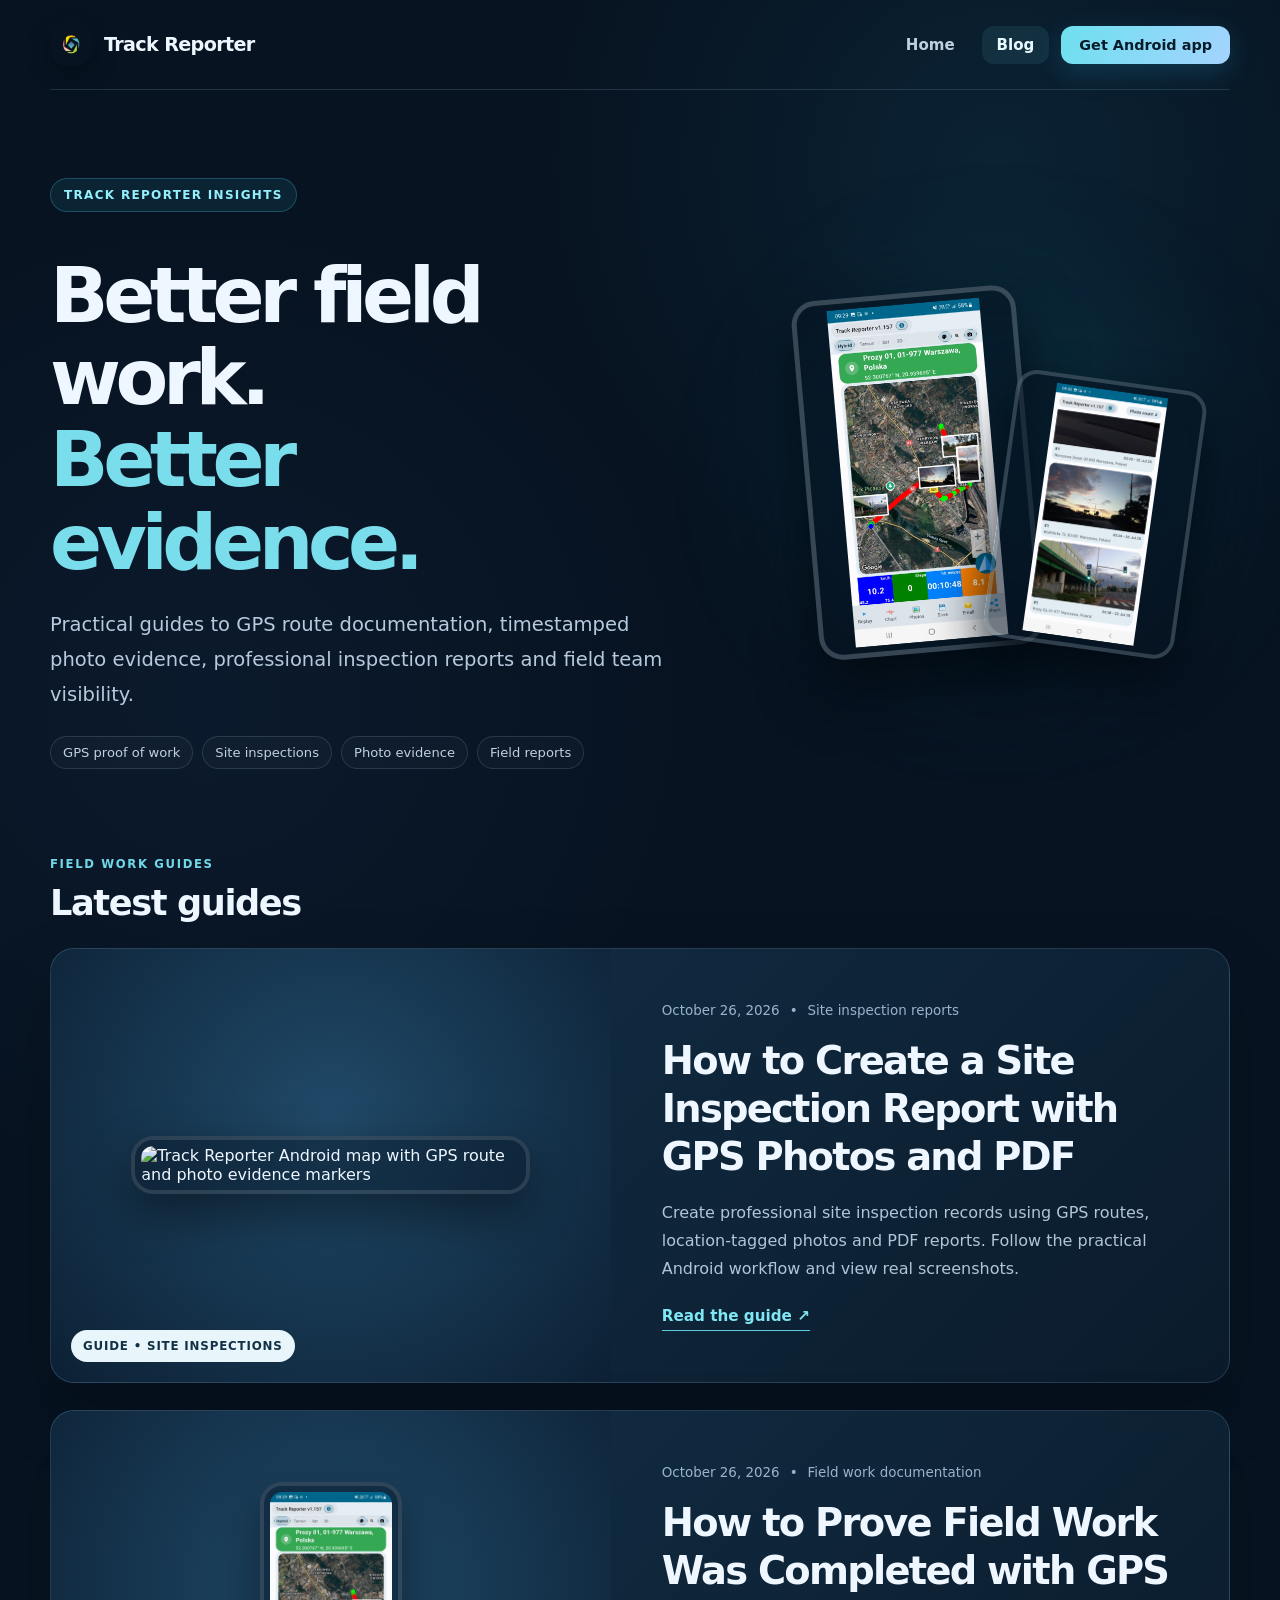
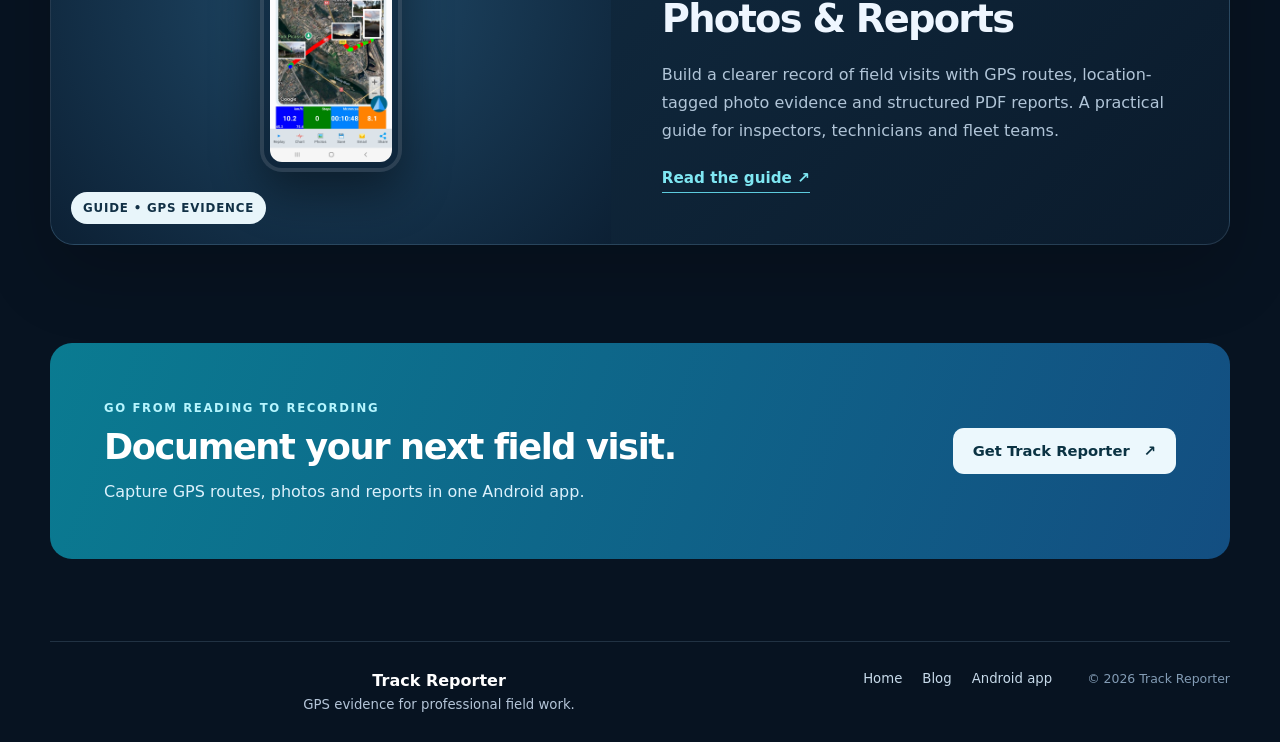
==== blog/index.html @ 8ee88d22 "Add files via upload" ====
<!DOCTYPE html>
<html lang="en">
<head>
<meta charset="utf-8"/>
<meta content="width=device-width, initial-scale=1.0" name="viewport"/>
<title>Track Reporter Blog | GPS Proof of Work &amp; Field Inspection Guides</title>
<meta content="Practical GPS field inspection guides: site inspection reports, location-tagged photos, PDF documentation and proof of work with Track Reporter for Android." name="description"/>
<meta content="Track Reporter" name="author"/>
<meta content="#081628" name="theme-color"/>
<link href="https://www.trackreporter.com/blog/" rel="canonical"/>
<meta content="website" property="og:type"/>
<meta content="Track Reporter Blog | GPS Proof of Work &amp; Field Inspection Guides" property="og:title"/>
<meta content="Practical guides to GPS proof of work, field inspection reports, photo evidence, offline route recording and fleet monitoring with Track Reporter." property="og:description"/>
<meta content="https://www.trackreporter.com/blog/" property="og:url"/>
<meta content="https://www.trackreporter.com/trackreporter1024x1024.png" property="og:image"/>
<meta content="Track Reporter" property="og:site_name"/>
<meta content="summary_large_image" name="twitter:card"/>
<meta content="Track Reporter Blog | GPS Proof of Work &amp; Field Inspection Guides" name="twitter:title"/>
<meta content="Practical guides to GPS proof of work, field inspection reports, photo evidence, offline route recording and fleet monitoring with Track Reporter." name="twitter:description"/>
<meta content="https://www.trackreporter.com/trackreporter1024x1024.png" name="twitter:image"/>
<link href="../style.min.css?v=20261026-active-live" rel="stylesheet"/>
<link href="./blog.css?v=20261026" rel="stylesheet"/>
<script type="application/ld+json">
  {"@context":"https://schema.org","@type":"Blog","name":"Track Reporter Blog","description":"Guides to GPS-based field work documentation and inspection reporting","url":"https://www.trackreporter.com/blog/","publisher":{"@type":"Organization","name":"Track Reporter","url":"https://www.trackreporter.com/"}}
  </script>
<!-- Existing Google Ads conversion destination, consistent with the homepage. -->
<script async="" src="https://www.googletagmanager.com/gtag/js?id=AW-17236374089"></script>
<script>
    window.dataLayer = window.dataLayer || [];
    function gtag(){dataLayer.push(arguments);}
    gtag('js', new Date());
    gtag('config', 'AW-17236374089');
    function gtag_report_conversion(url) {
      // Navigate even when the Ads request cannot complete (e.g. ad blockers).
      var didNavigate = false;
      function navigate() {
        if (!didNavigate && url) {
          didNavigate = true;
          window.location.href = url;
        }
      }
      gtag('event', 'conversion', {
        send_to: 'AW-17236374089/leRNCLrjh8McEMnk-JpA',
        value: 1.0,
        currency: 'PLN',
        event_callback: navigate,
        event_timeout: 1500
      });
      window.setTimeout(navigate, 1700);
      return false;
    }
  </script>
<style>
.blog-articles .blog-feature-article + .blog-feature-article { margin-top: 27px; }
.blog-articles .blog-feature-article__media > img { width: auto; max-width: 78%; height: auto; max-height: 290px; object-fit: contain; object-position: center; }
@media(max-width:650px) { .blog-articles .blog-feature-article__media > img { max-height: 255px; } }
</style></head>
<body class="blog-page blog-index">
<main class="page blog-site">
<nav aria-label="Main navigation" class="nav blog-site-nav">
<a aria-label="Track Reporter home" class="brand blog-brand" href="../">
<img alt="" height="42" src="../trackreporter1024x1024-transparent.png?v=20260605" width="42"/>
<span>Track Reporter</span>
</a>
<div class="blog-site-nav__links">
<a class="blog-site-nav__link" href="../">Home</a>
<a aria-current="page" class="blog-site-nav__link is-active" href="../blog/">Blog</a>
<a class="nav-cta blog-site-nav__app" href="https://play.google.com/store/apps/details?id=com.trackreporter" onclick="return gtag_report_conversion(this.href);">Get Android app</a>
</div>
</nav>
<section aria-labelledby="blog-title" class="blog-list-hero">
<div class="blog-list-hero__copy">
<div class="badge blog-category-badge">TRACK REPORTER INSIGHTS</div>
<h1 id="blog-title">Better field work.<br/><span>Better evidence.</span></h1>
<p class="blog-lead">Practical guides to GPS route documentation, timestamped photo evidence, professional inspection reports and field team visibility.</p>
<div aria-label="Topics covered" class="blog-topic-tags"><span>GPS proof of work</span><span>Site inspections</span><span>Photo evidence</span><span>Field reports</span></div>
</div>
<div aria-hidden="true" class="blog-list-hero__art">
<div class="blog-art-glow"></div>
<img alt="" class="blog-hero-phone" loading="eager" src="../tr_routeview.jpg"/>
<img alt="" class="blog-hero-float" loading="eager" src="../tr_photogallery.jpg"/>
</div>
</section>
<section aria-labelledby="blog-latest-title" class="blog-articles">
<div class="blog-section-label"><span class="blog-eyebrow">FIELD WORK GUIDES</span><h2 id="blog-latest-title">Latest guides</h2></div>
<article class="blog-feature-article">
<a aria-label="Read how to create a site inspection report with GPS photos" class="blog-feature-article__media" href="./site-inspection-report/">
<img alt="Track Reporter Android map with GPS route and photo evidence markers" loading="lazy" src="./site-inspection-report/images/route-gps.jpg"/>
<span class="blog-media-chip">GUIDE • SITE INSPECTIONS</span>
</a>
<div class="blog-feature-article__text">
<p class="blog-meta"><time datetime="2026-10-26">October 26, 2026</time><span aria-hidden="true">•</span> Site inspection reports</p>
<h3><a href="./site-inspection-report/">How to Create a Site Inspection Report with GPS Photos and PDF</a></h3>
<p>Create professional site inspection records using GPS routes, location-tagged photos and PDF reports. Follow the practical Android workflow and view real screenshots.</p>
<a class="blog-text-link" href="./site-inspection-report/">Read the guide <span aria-hidden="true">↗</span></a>
</div>
</article><article class="blog-feature-article">
<a aria-label="Read how to prove field work was completed" class="blog-feature-article__media" href="./how-to-prove-field-work-was-completed/">
<img alt="Track Reporter GPS route displayed on a map" loading="lazy" src="../tr_routeview.jpg"/>
<span class="blog-media-chip">GUIDE • GPS EVIDENCE</span>
</a>
<div class="blog-feature-article__text">
<p class="blog-meta"><time datetime="2026-10-26">October 26, 2026</time><span aria-hidden="true">•</span> Field work documentation</p>
<h3><a href="./how-to-prove-field-work-was-completed/">How to Prove Field Work Was Completed with GPS Photos &amp; Reports</a></h3>
<p>Build a clearer record of field visits with GPS routes, location-tagged photo evidence and structured PDF reports. A practical guide for inspectors, technicians and fleet teams.</p>
<a class="blog-text-link" href="./how-to-prove-field-work-was-completed/">Read the guide <span aria-hidden="true">↗</span></a>
</div>
</article>
</section>
<section aria-labelledby="blog-end-title" class="blog-end-cta">
<div><span class="blog-eyebrow">GO FROM READING TO RECORDING</span><h2 id="blog-end-title">Document your next field visit.</h2><p>Capture GPS routes, photos and reports in one Android app.</p></div>
<a class="blog-button blog-button--light" href="https://play.google.com/store/apps/details?id=com.trackreporter" onclick="return gtag_report_conversion(this.href);">Get Track Reporter <span aria-hidden="true">↗</span></a>
</section>
<footer class="blog-footer">
<div><strong>Track Reporter</strong><span>GPS evidence for professional field work.</span></div>
<nav aria-label="Footer navigation"><a href="../">Home</a><a href="../blog/">Blog</a><a href="https://play.google.com/store/apps/details?id=com.trackreporter" onclick="return gtag_report_conversion(this.href);">Android app</a></nav>
<small>© 2026 Track Reporter</small>
</footer>
</main>
</body>
</html>
---- style.min.css ----
:root {
      --bg: #070b12;
      --card: rgba(255,255,255,0.08);
      --card-border: rgba(255,255,255,0.14);
      --text: #ffffff;
      --muted: #aeb8c8;
      --accent: #4ade80;
      --accent2: #38bdf8;
      --shadow: 0 30px 90px rgba(0,0,0,0.55);
    }

    * {
      box-sizing: border-box;
    }

    body {
      margin: 0;
      min-height: 100vh;
      font-family: Inter, "Segoe UI", Roboto, Arial, sans-serif;
      color: var(--text);
      background:
        radial-gradient(circle at top left, rgba(56,189,248,0.22), transparent 34%),
        radial-gradient(circle at top right, rgba(74,222,128,0.18), transparent 30%),
        linear-gradient(135deg, #05070c 0%, #0a1020 55%, #05070c 100%);
      overflow-x: hidden;
    }

    a {
      color: inherit;
      text-decoration: none;
    }

    .page {
      width: min(1180px, calc(100% - 32px));
      margin: 0 auto;
      padding: 28px 0 42px;
    }

    .nav {
      display: flex;
      align-items: center;
      justify-content: space-between;
      margin-bottom: 56px;
    }

    .brand {
      display: flex;
      align-items: center;
      gap: 14px;
      font-weight: 800;
      letter-spacing: -0.03em;
      font-size: 1.25rem;
    }

    .brand img {
      width: 56px;
      height: 56px;
      object-fit: contain;
      padding: 2px;
      border-radius: 18px;
      background: transparent;
      box-shadow: 0 8px 24px rgba(0,0,0,0.25);
    }

    .nav-cta {
      padding: 11px 18px;
      border: 1px solid var(--card-border);
      border-radius: 999px;
      background: rgba(255,255,255,0.08);
      backdrop-filter: blur(16px);
      font-weight: 700;
      color: #eaf7ff;
    }

    .hero {
      display: grid;
      grid-template-columns: 1.05fr 0.95fr;
      gap: 58px;
      align-items: center;
    }

    .badge {
      display: inline-flex;
      align-items: center;
      gap: 9px;
      padding: 8px 13px;
      border: 1px solid rgba(74,222,128,0.35);
      border-radius: 999px;
      background: rgba(74,222,128,0.08);
      color: #b8ffd3;
      font-weight: 700;
      font-size: 0.9rem;
      margin-bottom: 22px;
    }

    h1 {
      margin: 0;
      font-size: clamp(2.6rem, 6vw, 5.25rem);
      line-height: 0.95;
      letter-spacing: -0.07em;
    }

    .gradient {
      background: linear-gradient(90deg, var(--accent), var(--accent2));
      -webkit-background-clip: text;
      -webkit-text-fill-color: transparent;
    }

    .subtitle {
      margin: 24px 0 30px;
      max-width: 640px;
      color: var(--muted);
      font-size: clamp(1.08rem, 2vw, 1.35rem);
      line-height: 1.55;
    }

    .actions {
      display: flex;
      align-items: center;
      gap: 18px;
      flex-wrap: wrap;
      margin-bottom: 28px;
    }

    .play-btn img {
      height: 64px;
      transition: transform 0.25s ease, filter 0.25s ease;
      filter: drop-shadow(0 18px 35px rgba(0,0,0,0.35));
    }

    .play-btn img:hover {
      transform: translateY(-2px) scale(1.03);
    }

    .secondary {
      padding: 16px 20px;
      border-radius: 18px;
      border: 1px solid var(--card-border);
      background: rgba(255,255,255,0.07);
      color: #dce7f5;
      font-weight: 700;
    }

    .trust {
      display: flex;
      gap: 14px;
      flex-wrap: wrap;
      color: #c5cfdd;
      font-size: 0.95rem;
    }

    .trust span {
      padding: 8px 12px;
      border-radius: 999px;
      background: rgba(255,255,255,0.06);
      border: 1px solid rgba(255,255,255,0.08);
    }

    .phone-stage {
      position: relative;
      min-height: 650px;
      display: grid;
      place-items: center;
    }

    .glow {
      position: absolute;
      width: 440px;
      height: 440px;
      border-radius: 50%;
      background: radial-gradient(circle, rgba(56,189,248,0.24), transparent 65%);
      filter: blur(12px);
    }

    .phone {
      position: relative;
      width: 310px;
      height: 670px;
      border-radius: 42px;
      padding: 12px;
      background: linear-gradient(145deg, #1d2736, #06080d);
      box-shadow: var(--shadow);
      transform: rotate(-4deg);
    }

    .phone::before {
      content: "";
      position: absolute;
      top: 18px;
      left: 50%;
      transform: translateX(-50%);
      width: 92px;
      height: 25px;
      border-radius: 999px;
      background: #05070c;
      z-index: 2;
    }

    .phone img {
      width: 100%;
      height: 100%;
      object-fit: cover;
      border-radius: 32px;
      display: block;
    }

    .floating {
      position: absolute;
      width: 170px;
      border-radius: 28px;
      padding: 10px;
      background: rgba(255,255,255,0.09);
      border: 1px solid var(--card-border);
      backdrop-filter: blur(22px);
      box-shadow: 0 20px 60px rgba(0,0,0,0.35);
    }

    .floating img {
      width: 100%;
      border-radius: 20px;
      display: block;
    }

    .floating.one {
      top: 44px;
      right: 10px;
      transform: rotate(7deg);
    }

    .floating.two {
      bottom: 78px;
      left: -4px;
      transform: rotate(-8deg);
    }

    .section {
      margin-top: 72px;
    }

    .features {
      display: grid;
      grid-template-columns: repeat(3, 1fr);
      gap: 18px;
    }

    .card {
      padding: 26px;
      border-radius: 28px;
      background: var(--card);
      border: 1px solid var(--card-border);
      backdrop-filter: blur(20px);
      box-shadow: 0 20px 60px rgba(0,0,0,0.22);
    }

    .card h3 {
      margin: 0 0 10px;
      font-size: 1.15rem;
    }

    .card p {
      margin: 0;
      color: var(--muted);
      line-height: 1.55;
    }

    .screens {
      display: grid;
      grid-template-columns: repeat(4, 1fr);
      gap: 16px;
      margin-top: 20px;
    }

    .screen {
      border-radius: 26px;
      overflow: hidden;
      border: 1px solid var(--card-border);
      background: rgba(255,255,255,0.06);
      box-shadow: 0 24px 60px rgba(0,0,0,0.28);
    }

    .screen img {
      width: 100%;
      display: block;
    }

    .report-section {
      display: grid;
      grid-template-columns: 0.95fr 1.05fr;
      gap: 28px;
      align-items: center;
      padding: 34px;
      border-radius: 34px;
      background:
        linear-gradient(135deg, rgba(74,222,128,0.13), rgba(56,189,248,0.11)),
        rgba(255,255,255,0.07);
      border: 1px solid var(--card-border);
      box-shadow: 0 24px 70px rgba(0,0,0,0.28);
    }

    .report-copy h2 {
      margin: 0 0 16px;
      font-size: clamp(2rem, 4vw, 3.1rem);
      line-height: 1;
      letter-spacing: -0.05em;
    }

    .report-copy p {
      margin: 0 0 22px;
      color: var(--muted);
      line-height: 1.65;
      font-size: 1.08rem;
    }

    .report-points {
      display: grid;
      gap: 10px;
      margin: 0 0 24px;
      padding: 0;
      list-style: none;
      color: #dce7f5;
      font-weight: 600;
    }

    .report-points li {
      padding: 10px 12px;
      border-radius: 16px;
      background: rgba(255,255,255,0.06);
      border: 1px solid rgba(255,255,255,0.08);
    }

    .report-preview {
      display: grid;
      grid-template-columns: repeat(3, 1fr);
      gap: 14px;
      align-items: center;
    }

    .report-page {
      min-height: 260px;
      border-radius: 22px;
      background: #f8fafc;
      color: #0f172a;
      padding: 18px;
      box-shadow: 0 20px 55px rgba(0,0,0,0.35);
      transform: rotate(-2deg);
    }



.report-section {
  display: grid;
  grid-template-columns: 0.9fr 1.1fr;
  gap: 40px;
  align-items: center;
  padding: 40px;
  border-radius: 34px;
  background:
      linear-gradient(
          135deg,
          rgba(74,222,128,.12),
          rgba(56,189,248,.10)
      ),
      rgba(255,255,255,.05);
  border: 1px solid var(--card-border);
}

.report-copy h2 {
  margin: 0 0 16px;
  font-size: clamp(2rem,4vw,3rem);
  letter-spacing: -0.05em;
}

.report-copy p {
  color: var(--muted);
  line-height: 1.7;
  margin-bottom: 24px;
}

.report-points {
  list-style: none;
  padding: 0;
  margin: 0 0 24px;
  display: grid;
  gap: 10px;
}

.report-points li {
  padding: 12px;
  border-radius: 14px;
  background: rgba(255,255,255,.06);
  border: 1px solid rgba(255,255,255,.08);
}

.report-preview {
  display: flex;
  justify-content: center;
  align-items: center;
  gap: 22px;
  min-height: 420px;
}

.report-preview img {
  width: 220px;
  border-radius: 18px;
  background: white;
  box-shadow: 0 30px 70px rgba(0,0,0,.35);
  transition: transform .3s ease;
}

.report-preview img:nth-child(1) {
  transform: rotate(-8deg);
}

.report-preview img:nth-child(2) {
  transform: translateY(-20px);
  z-index: 2;
}

.report-preview img:nth-child(3) {
  transform: rotate(8deg);
}

.report-preview img:hover {
  transform: translateY(-8px) scale(1.03);
}

@media (max-width: 900px) {
  .report-section {
    grid-template-columns: 1fr;
  }

  .report-preview {
    flex-direction: column;
  }

  .report-preview img {
    width: min(280px, 100%);
  }

  .report-preview img:nth-child(1),
  .report-preview img:nth-child(2),
  .report-preview img:nth-child(3) {
    transform: none;
  }
}

    .final-cta {
      text-align: center;
      padding: 46px 24px;
      border-radius: 34px;
      background:
        linear-gradient(135deg, rgba(74,222,128,0.16), rgba(56,189,248,0.13)),
        rgba(255,255,255,0.07);
      border: 1px solid var(--card-border);
    }

    .final-cta h2 {
      margin: 0 0 14px;
      font-size: clamp(2rem, 4vw, 3.2rem);
      letter-spacing: -0.05em;
    }

    .final-cta p {
      margin: 0 auto 24px;
      max-width: 620px;
      color: var(--muted);
      line-height: 1.6;
      font-size: 1.1rem;
    }

    footer {
      margin-top: 34px;
      text-align: center;
      color: rgba(255,255,255,0.55);
      font-size: 0.9rem;
    }

    .sample-report-section {
    display: flex;
    justify-content: center;
    margin: 90px 0;
}

.sample-report-section .secondary {
    padding: 18px 28px;
    font-size: 1.05rem;
    border-radius: 20px;
    background: rgba(255,255,255,0.08);
    border: 1px solid rgba(255,255,255,0.14);
    box-shadow: 0 20px 40px rgba(0,0,0,0.25);
}
    @media (max-width: 900px) {
      .hero {
        grid-template-columns: 1fr;
        gap: 30px;
      }

      .phone-stage {
        min-height: 560px;
      }

      .phone {
        width: 260px;
        height: 562px;
      }

      .floating {
        width: 135px;
      }

      .features,
      .screens {
        grid-template-columns: 1fr 1fr;
      }

      .report-section {
        grid-template-columns: 1fr;
      }
    }

    @media (max-width: 560px) {
      .page {
        width: min(100% - 22px, 1180px);
        padding-top: 18px;
      }

      .nav {
        margin-bottom: 36px;
      }

      .nav-cta {
        display: none;
      }

      .brand img {
        width: 50px;
        height: 50px;
      }

      .actions {
        align-items: stretch;
      }

      .play-btn img {
        height: 58px;
      }

      .secondary {
        width: 100%;
        text-align: center;
      }

      .features,
      .screens {
        grid-template-columns: 1fr;
      }

      .phone-stage {
        min-height: 520px;
      }

      .floating.one {
        right: -4px;
      }

      .floating.two {
        left: -4px;
      }

      .report-section {
        padding: 24px;
      }

      .report-preview {
        grid-template-columns: 1fr;
      }

      .report-page,
      .report-page:nth-child(2),
      .report-page:nth-child(3) {
        transform: none;
      }
    }

/* Your Fleet dashboard */
@media(max-width:900px){.nav-cta.fleet-nav-link{display:inline-flex;font-size:.85rem;padding:9px 12px}}
.fleet-panel{margin:36px 0 30px;padding:18px;border:1px solid var(--card-border);border-radius:28px;background:var(--card)}
.fleet-toolbar,.fleet-heading{display:flex;justify-content:space-between;align-items:center;gap:14px;flex-wrap:wrap}
.fleet-btn{background:#38bdf8;color:#06101a;border:0;border-radius:12px;padding:12px 18px;font-weight:700;cursor:pointer}
.fleet-btn:disabled{opacity:.5;cursor:not-allowed}.fleet-btn.ghost{background:rgba(255,255,255,.12);color:white}
.fleet-status{color:var(--muted);font-size:.9rem;margin:12px 0}.fleet-layout{display:grid;grid-template-columns:280px minmax(0,1fr);gap:16px;margin-top:18px}
.fleet-sidebar{background:rgba(0,0,0,.2);border-radius:18px;padding:16px;max-height:620px;overflow:auto}
.fleet-member{display:flex;align-items:center;gap:8px;padding:9px 0;border-bottom:1px solid rgba(255,255,255,.08)}
.fleet-map-switch{display:flex;justify-content:flex-end;gap:8px;margin:0 0 10px}.fleet-map-switch button{border:1px solid rgba(255,255,255,.22);background:#1c2938;color:#fff;border-radius:10px;padding:9px 15px;cursor:pointer}.fleet-map-switch button.active{background:#38bdf8;color:#07121e;font-weight:800}.fleet-map-3d{width:100%;height:100%;display:block}.fleet-member small{display:block;color:var(--muted)}.fleet-map{height:420px;border-radius:18px;overflow:hidden;background:#182433}
.fleet-route-controls{display:flex;align-items:center;gap:12px;flex-wrap:wrap;margin:14px 0}.fleet-route-controls select{background:#1c2938;color:white;padding:10px;border:1px solid var(--card-border);border-radius:10px;max-width:100%}
.fleet-route-list{max-height:200px;overflow:auto}.fleet-route{padding:9px;border-bottom:1px solid rgba(255,255,255,.1);cursor:pointer}.fleet-route:hover{background:rgba(255,255,255,.07)}
@media(max-width:800px){.fleet-layout{grid-template-columns:1fr}.fleet-map{height:420px}}

  
.fleet-route-owner-dot{display:inline-block;width:11px;height:11px;flex:0 0 11px;border-radius:50%;border:1px solid rgba(255,255,255,.85);box-shadow:0 0 0 2px rgba(255,255,255,.12)}
.fleet-route{display:flex;align-items:center;gap:10px;border:1px solid transparent;border-radius:10px;margin:3px 0;transition:background .15s,border-color .15s}
.fleet-route.is-selected{background:rgba(56,189,248,.20);border-color:#38bdf8;box-shadow:inset 3px 0 0 #38bdf8}
.fleet-route input[type="checkbox"]{accent-color:#38bdf8;width:17px;height:17px;cursor:pointer;flex-shrink:0}
.fleet-route .fleet-route-date{flex:1}.fleet-route .fleet-route-selected-label{font-size:11px;font-weight:700;color:#7dd3fc}
.fleet-route-controls .fleet-btn{padding:8px 11px;font-size:12px}
.fleet-route-selection-info{color:#b7c8da;font-size:12px;margin:5px 0 9px}
/* Invitation prompt for fleets without invited members */
.fleet-empty-invite{margin:12px 0 18px;padding:18px;border:1px solid rgba(56,189,248,.5);border-radius:14px;background:linear-gradient(145deg,rgba(56,189,248,.15),rgba(56,189,248,.035));color:#e8f6ff}
.fleet-empty-invite h4{font-size:1.05rem;margin:0 0 8px;color:#fff}
.fleet-empty-invite p{margin:0 0 12px;line-height:1.5;font-size:.9rem}
.fleet-empty-invite a{display:inline-flex;align-items:center;justify-content:center;background:#38bdf8;color:#061521!important;padding:10px 13px;border-radius:9px;font-weight:750;text-decoration:none;line-height:1.3}
.fleet-empty-invite a:hover{background:#7dd3fc}
.fleet-self-location{padding:10px 14px;margin:0 0 10px;border:1px solid rgba(56,189,248,.45);border-radius:12px;background:rgba(56,189,248,.09);color:#e5f6ff;font-size:.9rem}.fleet-self-location[hidden]{display:none}
.fleet-member-dot{width:11px;height:11px;flex:0 0 11px;border-radius:50%;box-shadow:0 0 0 2px rgba(255,255,255,.16)}
/* Public 3D location viewer: available without a Google account. */
/* Demo mode: prioritize the 3D presentation instead of fleet management copy. */
body.fleet-guest #fleet-web .fleet-heading-copy{display:none!important}
body.fleet-guest #fleet-web .fleet-heading{justify-content:flex-end}
body.fleet-guest #fleet-web .fleet-map-caption-member{display:none!important}
body:not(.fleet-guest) #fleet-web .fleet-map-caption-guest{display:none!important}
body.fleet-guest #fleet-web .fleet-sidebar{display:none!important}
body.fleet-guest #fleet-web .fleet-layout{grid-template-columns:minmax(0,1fr)!important}
body.fleet-guest #fleet-route-play,body.fleet-guest #fleet-playback-timeline{display:flex!important}
body.fleet-guest #fleet-live-diagnostics{display:none!important}
body.fleet-guest #fleet-web .fleet-map{min-height:440px;height:min(68vh,800px)}
body.fleet-guest.fleet-demo-loading #fleet-map-2d,
body.fleet-guest.fleet-map-is-3d #fleet-map-2d{visibility:hidden!important;opacity:0!important}
body.fleet-guest.fleet-demo-loading #fleet-map{background:#101b2a}
body.fleet-guest.fleet-map-is-3d #fleet-map-2d{pointer-events:none}
body.fleet-guest.fleet-demo-loading #fleet-map{background:#101b2a}
body.fleet-guest.fleet-demo-loading #fleet-mode-3d{background:#38bdf8;color:#07121e;font-weight:800}
body.fleet-guest.fleet-demo-loading #fleet-mode-satellite{background:#1c2938;color:#fff;font-weight:400}
/* Signed-in users see only the Fleet workspace. */
body.fleet-signed-in .page > .nav,
body.fleet-signed-in .page > .hero,
body.fleet-signed-in .page > .section,
body.fleet-signed-in .page > .sample-report-section,
body.fleet-signed-in .page > footer { display: none !important; }
body.fleet-signed-in .page { width: min(1500px, calc(100% - 24px)); padding-top: 14px; }
body.fleet-signed-in #fleet-web { margin: 0; min-height: calc(100vh - 28px); }
body.fleet-signed-in .fleet-map { height: min(68vh, 800px); min-height: 400px; }
body.fleet-signed-in .fleet-sidebar { max-height: 75vh; }

/* Brand header visible only in the signed-in Fleet dashboard. */
.fleet-dashboard-brand { display:none; align-items:center; gap:12px; margin:0 0 18px; padding:0 0 16px; border-bottom:1px solid var(--card-border); }
.fleet-dashboard-brand img { width:48px; height:48px; object-fit:contain; }
.fleet-dashboard-brand span { font-size:1.45rem; font-weight:800; letter-spacing:-.03em; }
body.fleet-signed-in .fleet-dashboard-brand { display:flex; }

/* Shared route loading and live-wait indicators */
.fleet-route-progress{display:flex;align-items:center;gap:9px;padding:11px 12px;margin:8px 0;border:1px solid rgba(56,189,248,.35);border-radius:12px;background:rgba(56,189,248,.10);color:#e0f2fe;font-size:.88rem;font-weight:600}
.fleet-route-progress[hidden]{display:none!important}
.fleet-route-spinner{display:inline-block;width:16px;height:16px;flex:none;border:2px solid rgba(125,211,252,.25);border-top-color:#38bdf8;border-radius:50%;animation:fleet-route-spin .8s linear infinite}
@keyframes fleet-route-spin{to{transform:rotate(360deg)}}
.fleet-route-inline-state{margin-left:auto;font-size:.72rem;font-weight:700;color:#7dd3fc;white-space:nowrap;display:inline-flex;align-items:center;gap:5px}
.fleet-route-inline-state .fleet-route-spinner{width:12px;height:12px;border-width:2px}
.fleet-route-inline-state.waiting{color:#fbbf24}
.fleet-route-inline-state.error{color:#fca5a5}
.fleet-route-inline-state.loaded{color:#86efac}
/* Route playback timeline (Normal / Hybrid only) */

.fleet-photo-gallery{margin:16px 0;padding:15px;border:1px solid rgba(148,163,184,.28);border-radius:14px;background:#132033;color:#e5eef9}
.fleet-photo-gallery[hidden],.fleet-photo-lightbox[hidden]{display:none!important}
.fleet-photo-head{display:flex;justify-content:space-between;align-items:center;gap:12px;flex-wrap:wrap}
.fleet-photo-head h3{margin:0 0 12px;font-size:1.05rem}
.fleet-photo-head span{color:#9fb4c9;font-size:.85rem}
.fleet-photo-items{display:grid;grid-template-columns:repeat(auto-fill,minmax(132px,1fr));gap:12px}
.fleet-photo-card{display:flex;flex-direction:column;gap:5px;padding:0;border:1px solid rgba(148,163,184,.25);border-radius:11px;background:#1b2c40;color:#fff;text-align:left;overflow:hidden;cursor:pointer}
.fleet-photo-card img{display:block;width:100%;height:116px;object-fit:cover;background:#26374c}
.fleet-photo-card strong,.fleet-photo-card small{padding:0 8px;overflow-wrap:anywhere}.fleet-photo-card small{padding-bottom:9px;color:#b8cadc}
.fleet-photo-lightbox{position:fixed;inset:0;z-index:99999;background:rgba(3,9,19,.94);display:flex;flex-direction:column;justify-content:center;align-items:center;padding:45px 20px 25px;color:white}
.fleet-photo-lightbox img{max-width:min(96vw,1200px);max-height:75vh;object-fit:contain}.fleet-photo-lightbox p{max-width:850px;text-align:center;overflow-wrap:anywhere}
#fleet-photo-close{position:absolute;top:14px;right:20px;font-size:1.7rem;background:#26374c;color:white;border:0;border-radius:8px;padding:5px 14px;cursor:pointer}

.fleet-playback-timeline{display:flex;align-items:center;gap:12px;margin:10px 0 8px;padding:12px 14px;background:rgba(15,23,42,.88);border:1px solid rgba(148,163,184,.3);border-radius:12px;color:#e2e8f0}
.fleet-playback-timeline[hidden]{display:none!important}
.fleet-playback-timeline input[type=range]{flex:1;min-width:65px;accent-color:#38bdf8;cursor:pointer}
.fleet-playback-timeline span{font-variant-numeric:tabular-nums;font-size:.82rem;white-space:nowrap}

/* Demo photos: rounded white frames for map/gallery thumbnails */
.fleet-guest .route-photo-card img, .fleet-guest .photo-card img {
  border:3px solid #fff; border-radius:10px; box-sizing:border-box;
}

body.fleet-guest #fleet-route-play{display:none}
/* Guest demo starts only after the large Play button is clicked. */
#fleet-map{position:relative}
#fleet-demo-play-overlay{position:absolute;z-index:1000;left:50%;top:50%;transform:translate(-50%,-50%);display:flex;flex-direction:column;align-items:center;gap:13px;background:transparent;border:0;color:#fff;cursor:pointer;padding:22px;filter:drop-shadow(0 5px 15px rgba(0,0,0,.6))}
#fleet-demo-play-overlay[hidden]{display:none!important}
body.fleet-signed-in #fleet-demo-play-overlay{display:none!important}
.fleet-demo-play-circle{display:grid;place-items:center;width:110px;height:110px;border-radius:50%;background:rgba(10,25,42,.8);border:3px solid #fff;font-size:46px;line-height:1;padding-left:7px;box-shadow:0 0 0 9px rgba(255,255,255,.15)}
.fleet-demo-play-label{background:rgba(10,25,42,.85);border-radius:12px;padding:8px 17px;font-size:16px;font-weight:800;white-space:nowrap}
#fleet-demo-play-overlay:hover .fleet-demo-play-circle{background:#0284c7;transform:scale(1.05)}
#fleet-demo-play-overlay:focus-visible{outline:3px solid #38bdf8;outline-offset:5px;border-radius:15px}

.fleet-demo-pause{flex:none;white-space:nowrap;border:1px solid rgba(125,211,252,.65);border-radius:8px;background:#143b56;color:white;padding:7px 12px;font-size:.82rem;font-weight:700;cursor:pointer}
.fleet-demo-pause:hover{background:#17618a}
.fleet-demo-pause[hidden]{display:none!important}
---- blog/blog.css ----
/* Track Reporter Blog – added stylesheet, scoped to avoid the homepage Fleet app. */
:root { --blog-ink: #eef6ff; --blog-muted: #b4c5d8; --blog-soft: #8ea7c1; --blog-accent: #3dd4e9; --blog-accent2: #78aaff; --blog-bg: #071321; --blog-card: #0e2336; --blog-line: rgba(151,190,223,.18); }
*, *::before, *::after { box-sizing: border-box; }
.blog-page { margin: 0; min-height: 100vh; color: var(--blog-ink); background: radial-gradient(circle at 78% 7%, rgba(24,96,125,.20), transparent 28rem), radial-gradient(circle at 16% 30%, rgba(51,87,149,.10), transparent 30rem), var(--blog-bg); font-family: Inter, ui-sans-serif, system-ui, -apple-system, BlinkMacSystemFont, "Segoe UI", sans-serif; }
.blog-page a { color: inherit; }
.blog-site { width: min(1180px, calc(100% - 48px)); max-width: 1180px; margin: 0 auto; padding: 0 0 25px; }
.blog-site-nav { min-height: 90px; display: flex; justify-content: space-between; align-items: center; gap: 26px; padding: 16px 0; margin: 0; border-bottom: 1px solid var(--blog-line); }
.blog-brand { display: inline-flex; flex-shrink: 0; align-items: center; gap: 11px; color: var(--blog-ink); text-decoration: none; font-size: 1.2rem; font-weight: 800; letter-spacing: -.035em; }
.blog-brand img { display: block; width: 43px; height: 43px; object-fit: contain; }
.blog-site-nav__links { display: flex; align-items: center; justify-content: flex-end; flex-wrap: wrap; gap: 12px; }
.blog-site-nav__link { display: inline-flex; padding: 10px 15px; color: #bdd0df !important; text-decoration: none; border-radius: 12px; font-weight: 650; font-size: .94rem; }
.blog-site-nav__link:hover, .blog-site-nav__link.is-active { background: rgba(104,202,226,.10); color: #e8faff !important; }
.blog-site-nav__app { color: #081b29 !important; text-decoration: none; background: linear-gradient(120deg,#6de0ee,#a4d3ff); padding: 11px 18px; font-size: .9rem; border-radius: 12px; border: none; font-weight: 800; white-space: nowrap; box-shadow: 0 8px 28px rgba(46,169,222,.20); }
.blog-site-nav__app:hover { transform: translateY(-1px); filter: brightness(1.06); }
.blog-eyebrow { display: inline-block; color: #70d9e8; letter-spacing: .14em; text-transform: uppercase; font-weight: 800; font-size: .73rem; line-height: 1.6; }
.blog-category-badge { background: rgba(50,207,226,.09); border: 1px solid rgba(80,209,234,.25); color: #94f0fc; border-radius: 99px; display: inline-flex; padding: 9px 13px; font-weight: 800; font-size: .75rem; letter-spacing: .11em; }
.blog-lead { font-size: clamp(1.02rem, 1.7vw, 1.22rem); line-height: 1.8; color: #b6c9de; max-width: 660px; }
.blog-list-hero { min-height: 490px; display: grid; grid-template-columns: 1.15fr .85fr; gap: clamp(32px, 7vw, 84px); align-items: center; padding: clamp(56px, 7vw, 88px) 0 70px; }
.blog-list-hero h1 { font-size: clamp(2.9rem, 6vw, 5.4rem); line-height: 1.07; margin: 21px 0 23px; letter-spacing: -.07em; font-weight: 850; }
.blog-list-hero h1 span, .blog-article-hero h1 span { color: #79ddeb; }
.blog-list-hero__copy { position: relative; z-index: 1; }
.blog-list-hero__copy > p { margin: 0 0 24px; }
.blog-topic-tags { display: flex; flex-wrap: wrap; gap: 9px; }
.blog-topic-tags span { font-size: .82rem; color: #bfd1e2; padding: 8px 12px; border: 1px solid var(--blog-line); background: rgba(255,255,255,.025); border-radius: 20px; }
.blog-list-hero__art { min-height: 356px; position: relative; isolation: isolate; display: flex; align-items: center; justify-content: center; }
.blog-art-glow { position: absolute; width: 360px; height: 330px; border-radius: 50%; background: #21b4cd; filter: blur(88px); opacity: .15; z-index: -1; }
.blog-hero-phone { width: min(52%, 225px); max-height: 360px; object-fit: contain; object-position: center; border-radius: 24px; border: 5px solid rgba(233,244,255,.22); background: rgba(7,19,33,.55); padding: 6px; transform: rotate(-5deg) translateX(16px); box-shadow: 0 30px 60px #020911d9; }
.blog-hero-float { width: min(44%, 192px); max-height: 270px; object-fit: contain; object-position: center; border-radius: 21px; border: 4px solid rgba(220,242,254,.20); background: rgba(7,19,33,.55); padding: 6px; transform: rotate(8deg) translate(-9px,42px); box-shadow: 0 24px 50px #020911df; }
.blog-section-label { margin: 0 0 24px; }
.blog-section-label h2 { font-size: clamp(1.55rem, 3.2vw, 2.2rem); line-height: 1.2; letter-spacing: -.04em; margin: 8px 0 0; }
.blog-articles { padding: 14px 0 98px; }
.blog-feature-article { display: grid; grid-template-columns: .95fr 1.05fr; overflow: hidden; border: 1px solid var(--blog-line); border-radius: 24px; background: linear-gradient(135deg, rgba(21,52,76,.93), rgba(11,27,44,.94)); box-shadow: 0 30px 70px rgba(0,0,0,.20); }
.blog-feature-article__media { background: radial-gradient(circle at 50% 40%, #204a69, #0c2034); min-height: 335px; position: relative; overflow: hidden; display: flex; align-items: center; justify-content: center; padding: 24px; }
.blog-feature-article__media > img { object-fit: contain; object-position: center; height: auto; max-height: 290px; width: min(78%, 230px); max-width: 78%; border-radius: 22px; border: 4px solid rgba(255,255,255,.12); background: rgba(7,19,33,.40); padding: 6px; box-shadow: 0 20px 48px rgba(0,0,0,.45); transition: transform .25s ease; }
.blog-feature-article__media:hover > img { transform: scale(1.035); }
.blog-media-chip { position: absolute; left: 20px; bottom: 20px; border-radius: 50px; padding: 9px 12px; background: #e8f5fa; color: #123146; font-size: .74rem; font-weight: 800; letter-spacing: .07em; }
.blog-feature-article__text { padding: clamp(28px,4vw,54px); display: flex; flex-direction: column; justify-content: center; align-items: flex-start; }
.blog-meta { color: #9ab3cc; font-size: .84rem; line-height: 1.6; margin: 0 0 15px; display: flex; gap: 10px; flex-wrap: wrap; }
.blog-feature-article h3 { font-size: clamp(1.55rem, 3vw, 2.4rem); line-height: 1.25; letter-spacing: -.045em; margin: 0 0 18px; font-weight: 780; }
.blog-feature-article h3 a { text-decoration: none; }
.blog-feature-article h3 a:hover { color: #90e9f4; }
.blog-feature-article__text > p:not(.blog-meta) { font-size: 1rem; line-height: 1.75; color: #b1c5d8; margin: 0 0 24px; }
.blog-text-link { color: #7fe7f3 !important; font-size: .95rem; text-decoration: none; font-weight: 800; border-bottom: 1px solid #5dcbdd; padding-bottom: 5px; }
.blog-text-link:hover { color: #d2f9fe !important; }
.blog-end-cta, .blog-article-bottom-cta, .blog-inline-cta { background: linear-gradient(110deg, #0a7b91 0%,#134e81 100%); color: white; border-radius: 22px; display: flex; align-items: center; justify-content: space-between; gap: 30px; padding: clamp(24px, 4.5vw, 54px); }
.blog-end-cta h2, .blog-article-bottom-cta h3, .blog-inline-cta h3 { margin: 9px 0 10px; font-size: clamp(1.4rem, 3vw, 2.2rem); letter-spacing: -.04em; line-height: 1.2; }
.blog-end-cta p, .blog-article-bottom-cta p, .blog-inline-cta p { margin: 0; color: #dcf1fc; line-height: 1.65; }
.blog-end-cta .blog-eyebrow, .blog-article-bottom-cta .blog-eyebrow, .blog-inline-cta .blog-eyebrow { color: #b6f5fe; }
.blog-button { display: inline-flex; flex-shrink: 0; align-items: center; justify-content: center; gap: 14px; border-radius: 11px; padding: 14px 20px; text-decoration: none; font-size: .92rem; line-height: 1.2; font-weight: 820; transition: transform .15s ease, background .15s ease; }
.blog-button:hover { transform: translateY(-2px); }
.blog-button--light { color: #0b3343 !important; background: #ecf8fd; }
.blog-button--primary { color: #072532 !important; background: linear-gradient(120deg,#70e1ee,#9ecfff); }
.blog-footer { border-top: 1px solid var(--blog-line); margin-top: 82px; padding: 29px 0 5px; display: grid; grid-template-columns: 1fr auto auto; gap: 35px; align-items: start; font-size: .83rem; color: var(--blog-muted); }
.blog-footer > div { display: flex; flex-direction: column; gap: 7px; }
.blog-footer strong { font-size: 1rem; color: white; }
.blog-footer nav { display: flex; gap: 20px; flex-wrap: wrap; }
.blog-footer a { text-decoration: none; color: #c7daea; }
.blog-footer a:hover { color: white; }
.blog-footer small { color: #839cb5; font-size: .78rem; white-space: nowrap; }
.blog-breadcrumbs { margin: 25px 0 36px; display: flex; gap: 10px; align-items: center; flex-wrap: wrap; color: #9db3cb; font-size: .82rem; }
.blog-breadcrumbs a { color: #b7d7e6; text-decoration: none; }
.blog-breadcrumbs a:hover { color: white; }
.blog-article-hero { display: grid; grid-template-columns: minmax(0,1.6fr) minmax(230px,.65fr); gap: 48px; align-items: center; padding: 20px 0 64px; border-bottom: 1px solid var(--blog-line); }
.blog-article-hero h1 { font-weight: 850; letter-spacing: -.06em; font-size: clamp(2.5rem, 5.4vw, 4.9rem); line-height: 1.08; margin: 20px 0 22px; }
.blog-article-hero__main .blog-lead { margin: 0 0 30px; }
.blog-article-hero__image { display: flex; align-items: center; justify-content: center; position: relative; min-height: 335px; }
.blog-article-hero__image::before { content: ''; position: absolute; height: 280px; width: 280px; background: #1c85a5; filter: blur(90px); opacity: .2; }
.blog-article-hero__image img { position: relative; object-fit: contain; object-position: center; width: min(85%,245px); max-height: 390px; border-radius: 25px; border: 5px solid rgba(255,255,255,.14); background: rgba(7,19,33,.45); padding: 6px; box-shadow: 0 25px 65px rgba(0,0,0,.5); transform: rotate(3deg); }
.blog-author-line { display: flex; align-items: center; gap: 11px; font-size: .88rem; color: #d6e5f1; }
.blog-author-line > span:last-child { display: flex; flex-direction: column; gap: 3px; }
.blog-author-line small { display: block; color: #94a9bd; font-size: .78rem; }
.blog-author-logo { display: flex; width: 42px; height: 42px; align-items: center; justify-content: center; border-radius: 12px; background: rgba(137,195,211,.12); border: 1px solid var(--blog-line); }
.blog-author-logo img { object-fit: contain; }
.blog-reading-layout { display: grid; grid-template-columns: minmax(0,750px) minmax(180px,250px); justify-content: space-between; gap: clamp(35px, 7vw, 86px); padding-top: 64px; }
.blog-article-content { min-width: 0; font-size: 1.025rem; line-height: 1.82; color: #c5d6e4; }
.blog-article-content p { margin: 0 0 22px; }
.blog-article-content strong { color: #f2f8ff; }
.blog-article-content .blog-intro { color: #e3eef6; font-size: 1.14rem; line-height: 1.75; margin-bottom: 24px; }
.blog-article-content h2 { scroll-margin-top: 28px; font-size: clamp(1.6rem, 2.8vw, 2.25rem); line-height: 1.3; letter-spacing: -.044em; color: white; margin: 63px 0 20px; }
.blog-article-content h3 { color: white; font-size: 1.12rem; line-height: 1.4; margin: 0 0 10px; }
.blog-note { padding: 23px 25px 8px; border-left: 4px solid #74d9e9; border-radius: 5px 14px 14px 5px; background: rgba(39,120,151,.13); margin: 29px 0; }
.blog-note strong { display: block; margin-bottom: 10px; }
.blog-evidence-grid { display: grid; grid-template-columns: repeat(3, 1fr); gap: 12px; margin: 26px 0 28px; }
.blog-evidence-grid > div { border: 1px solid var(--blog-line); background: rgba(32,66,91,.28); border-radius: 15px; padding: 20px; }
.blog-evidence-grid h3 { margin: 9px 0 6px; }
.blog-evidence-grid p { font-size: .87rem; line-height: 1.6; margin: 0; color: #b9cde0; }
.blog-evidence-icon { font-size: 1.8rem; color: #78e6f0; line-height: 1; }
.blog-steps { display: flex; flex-direction: column; border-left: 1px solid rgba(90,206,221,.32); margin: 33px 0 36px 19px; gap: 24px; }
.blog-step { display: grid; grid-template-columns: 45px 1fr; gap: 12px; align-items: start; transform: translateX(-20px); }
.blog-step-number { width: 39px; height: 39px; border-radius: 50%; display: grid; place-items: center; border: 1px solid #358fa4; color: #8ce4ed; background: #0d3044; font-size: .75rem; font-weight: 850; }
.blog-step h3 { margin: 1px 0 7px; }
.blog-step p { margin-bottom: 0; }
.blog-use-cases { display: grid; grid-template-columns: 1fr 1fr; gap: 14px; margin-top: 25px; }
.blog-use-cases > div { padding: 21px 23px; border: 1px solid var(--blog-line); background: rgba(30,62,85,.22); border-radius: 15px; }
.blog-use-cases p { font-size: .89rem; line-height: 1.7; margin: 0; }
.blog-faq { border-top: 1px solid var(--blog-line); }
.blog-faq details { border-bottom: 1px solid var(--blog-line); }
.blog-faq summary { cursor: pointer; list-style: none; padding: 21px 36px 21px 0; font-weight: 730; color: white; position: relative; line-height: 1.5; }
.blog-faq summary::-webkit-details-marker { display: none; }
.blog-faq summary::after { content: '+'; position: absolute; right: 8px; top: 19px; color: #7ce1ea; font-size: 1.3rem; font-weight: 300; }
.blog-faq details[open] summary::after { content: '−'; }
.blog-faq details p { margin: 0 0 22px; color: #b5c8dc; }
.blog-article-content .blog-inline-cta { margin: 34px 0; padding: 26px; }
.blog-inline-cta h3 { font-size: 1.4rem; }
.blog-inline-cta .blog-button { font-size: .8rem; }
.blog-article-content .blog-article-bottom-cta { margin: 38px 0; }
.blog-article-bottom-cta h3 { font-size: 1.55rem; }
.blog-article-content .blog-back-link { margin: 36px 0 0; font-size: .94rem; }
.blog-back-link a { color: #85e9f5; text-decoration: none; }
.blog-reading-sidebar { font-size: .85rem; }
.blog-sidebar-sticky { position: sticky; top: 35px; }
.blog-sidebar-sticky > nav { display: flex; flex-direction: column; gap: 4px; border-left: 1px solid var(--blog-line); margin: 15px 0 30px; }
.blog-sidebar-sticky nav a { padding: 8px 0 8px 16px; text-decoration: none; color: #adc5d8; line-height: 1.5; }
.blog-sidebar-sticky nav a:hover { color: #87e4f2; border-left: 2px solid #70d7e8; margin-left: -1px; }
.blog-sidebar-promo { background: linear-gradient(135deg, rgba(37,102,128,.35),rgba(23,51,75,.45)); border: 1px solid var(--blog-line); padding: 19px; border-radius: 16px; }
.blog-sidebar-promo img { display: block; object-fit: contain; margin-bottom: 8px; }
.blog-sidebar-promo strong { display: block; color: white; font-size: 1rem; }
.blog-sidebar-promo p { color: #adc7db; line-height: 1.6; margin: 7px 0 13px; }
.blog-sidebar-promo a { color: #80e6f2; text-decoration: none; font-weight: 800; }
/* Homepage addition: uses original page and nav styling, adds only its new elements. */
.blog-home-preview { margin: 55px auto 60px; padding: clamp(24px,4.5vw,56px); border: 1px solid rgba(112,208,239,.21); border-radius: 25px; background: linear-gradient(115deg,#0c253a,#123d56); color: #edf8ff; display: grid; grid-template-columns: 1.25fr .75fr; gap: 30px; align-items: center; box-shadow: 0 30px 75px rgba(0,12,28,.12); }
.blog-home-preview h2 { max-width: 630px; font-size: clamp(1.55rem, 3.8vw, 2.8rem); line-height: 1.18; letter-spacing: -.05em; color: white; margin: 12px 0 18px; }
.blog-home-preview p { max-width: 630px; line-height: 1.8; font-size: 1rem; color: #c4d7e8; margin: 0 0 22px; }
.blog-home-preview__visual { display: flex; align-items: center; justify-content: center; position: relative; min-height: 230px; }
.blog-home-preview__visual::before { content:''; width: 210px; height: 210px; border-radius: 50%; background: #38bad2; opacity: .20; filter: blur(58px); position: absolute; }
.blog-home-preview__visual img { width: 175px; max-height: 240px; height: auto; object-fit: contain; object-position: center; border: 4px solid rgba(255,255,255,.18); background: rgba(7,19,33,.45); padding: 6px; border-radius: 20px; position: relative; box-shadow: 0 18px 40px rgba(0,0,0,.40); transform: rotate(5deg); }
.blog-footer-link { margin-left: 16px; text-decoration: underline; text-underline-offset: 3px; }
@media(max-width: 900px){
 .blog-list-hero { grid-template-columns: 1fr .66fr; gap: 20px; }
 .blog-reading-layout { grid-template-columns: minmax(0,1fr); gap: 0; }
 .blog-reading-sidebar { display: none; }
 .blog-article-hero { grid-template-columns: minmax(0,1fr) 200px; gap: 22px; }
 .blog-feature-article__media { min-height: 320px; }
 .blog-footer { grid-template-columns: 1fr auto; }
 .blog-footer small { grid-column: 1 / -1; }
}
@media(max-width: 650px){
 .blog-site { width: min(100% - 30px, 1180px); }
 .blog-site-nav { min-height: 78px; gap: 10px; }
 .blog-brand { font-size: 1rem; gap: 7px; }
 .blog-brand img { width: 32px; height: 32px; }
 .blog-site-nav__links { gap: 2px; }
 .blog-site-nav__link { font-size: .84rem; padding: 9px 8px; }
 .blog-site-nav__app { padding: 9px 10px; font-size: .75rem; border-radius: 9px; }
 .blog-list-hero { display: flex; flex-direction: column; align-items: stretch; padding: 45px 0 42px; gap: 7px; }
 .blog-list-hero h1 { font-size: clamp(2.65rem,11vw,4.1rem); }
 .blog-list-hero__art { min-height: 260px; }
 .blog-hero-phone { max-height: 247px; border-radius: 15px; border-width: 3px; }
 .blog-hero-float { max-height: 210px; border-radius: 15px; border-width: 3px; }
 .blog-articles { padding-bottom: 56px; }
 .blog-feature-article { grid-template-columns: 1fr; border-radius: 18px; }
 .blog-feature-article__media { min-height: 265px; }
 .blog-feature-article__media > img { max-height: 255px; width: min(72%, 180px); height: auto; }
 .blog-feature-article__text { padding: 28px 24px 35px; }
 .blog-end-cta, .blog-article-bottom-cta, .blog-inline-cta { flex-direction: column; align-items: flex-start; padding: 27px; }
 .blog-footer { grid-template-columns: 1fr; gap: 24px; }
 .blog-footer small { grid-column: auto; }
 .blog-breadcrumbs { margin: 21px 0 16px; }
 .blog-article-hero { grid-template-columns: 1fr; padding: 24px 0 32px; }
 .blog-article-hero h1 { font-size: clamp(2.4rem,9.5vw,3.3rem); }
 .blog-article-hero__image { min-height: 270px; }
 .blog-article-hero__image img { width: min(55%,175px); max-height: 260px; }
 .blog-reading-layout { padding-top: 37px; }
 .blog-article-content h2 { margin-top: 42px; }
 .blog-evidence-grid { grid-template-columns: 1fr; }
 .blog-evidence-grid > div { padding: 17px; }
 .blog-use-cases { grid-template-columns: 1fr; }
 .blog-article-content .blog-inline-cta { padding: 25px; }
 .blog-home-preview { grid-template-columns: 1fr; gap: 12px; }
 .blog-home-preview__visual { min-height: 190px; }
 .blog-home-preview__visual img { max-height: 185px; width: 132px; height: auto; }
}
@media (prefers-reduced-motion: reduce){.blog-button, .blog-feature-article__media img, .blog-site-nav__app{transition:none;}}
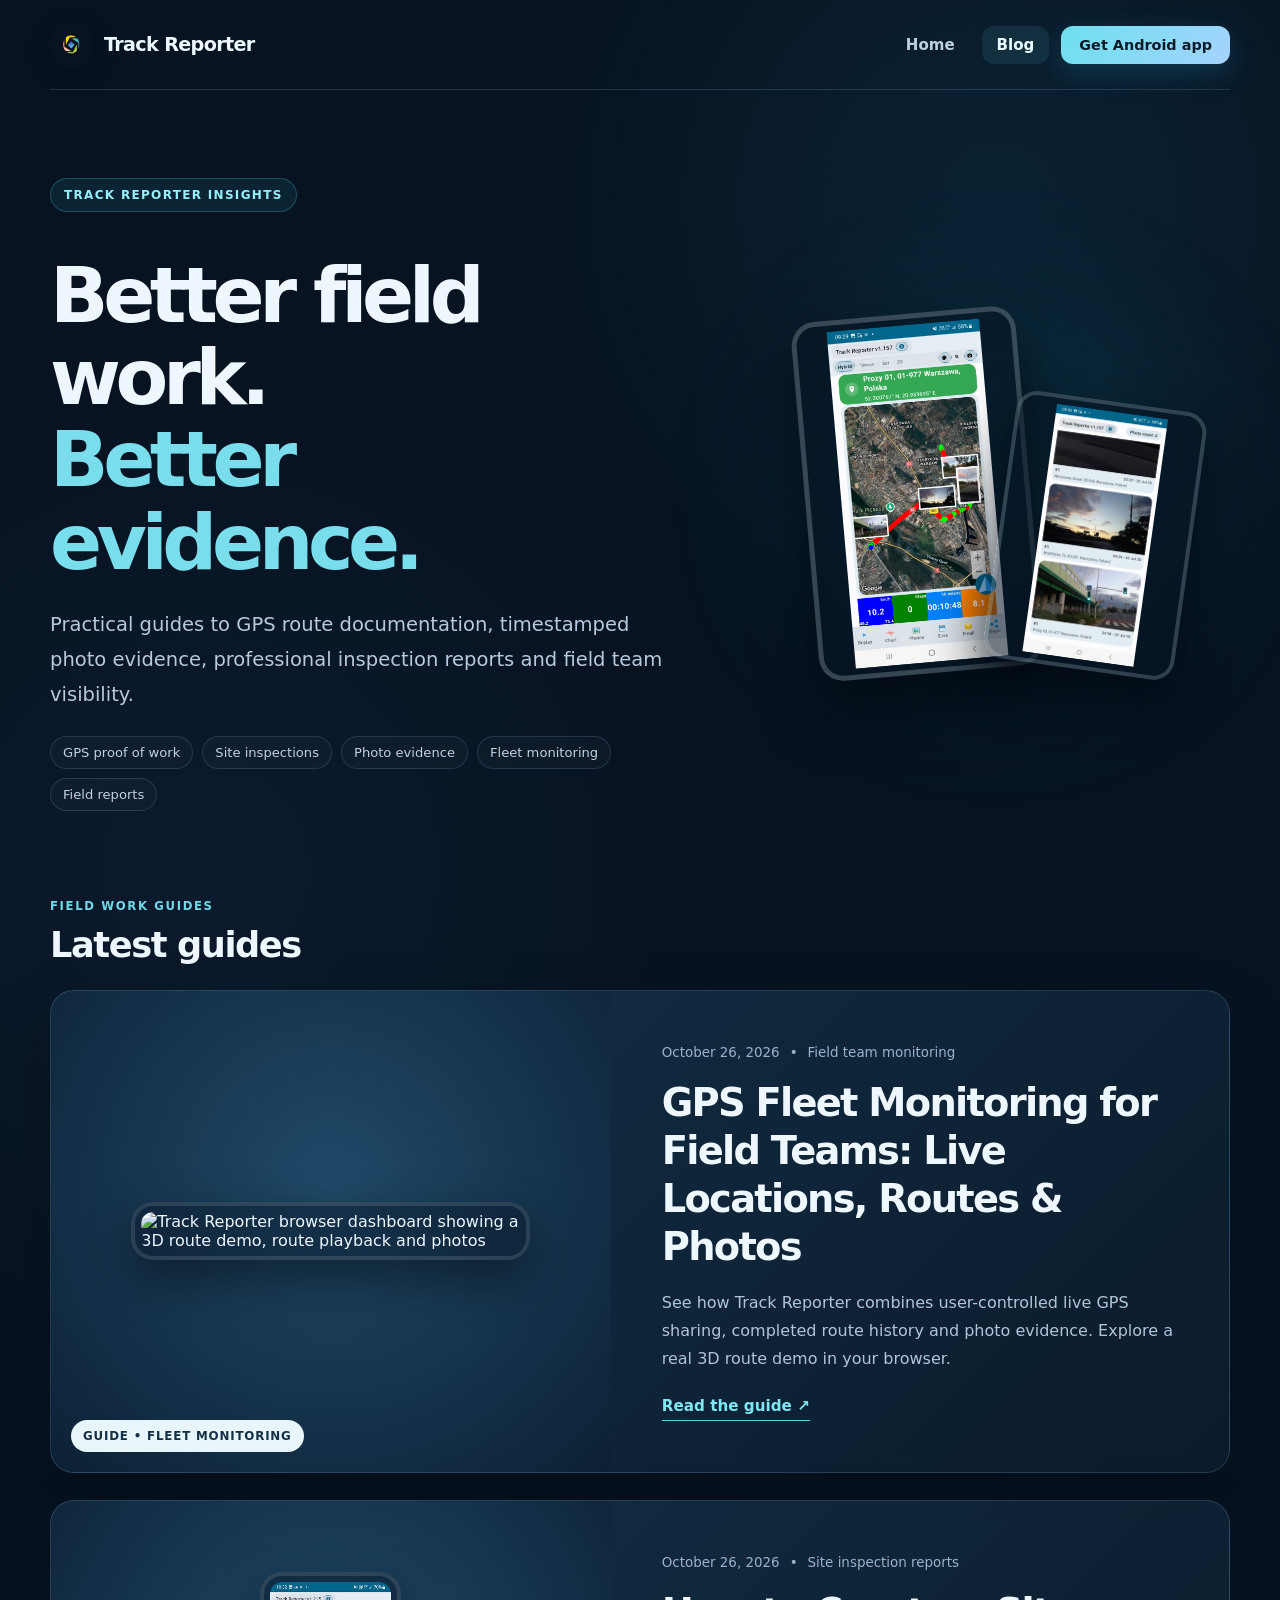
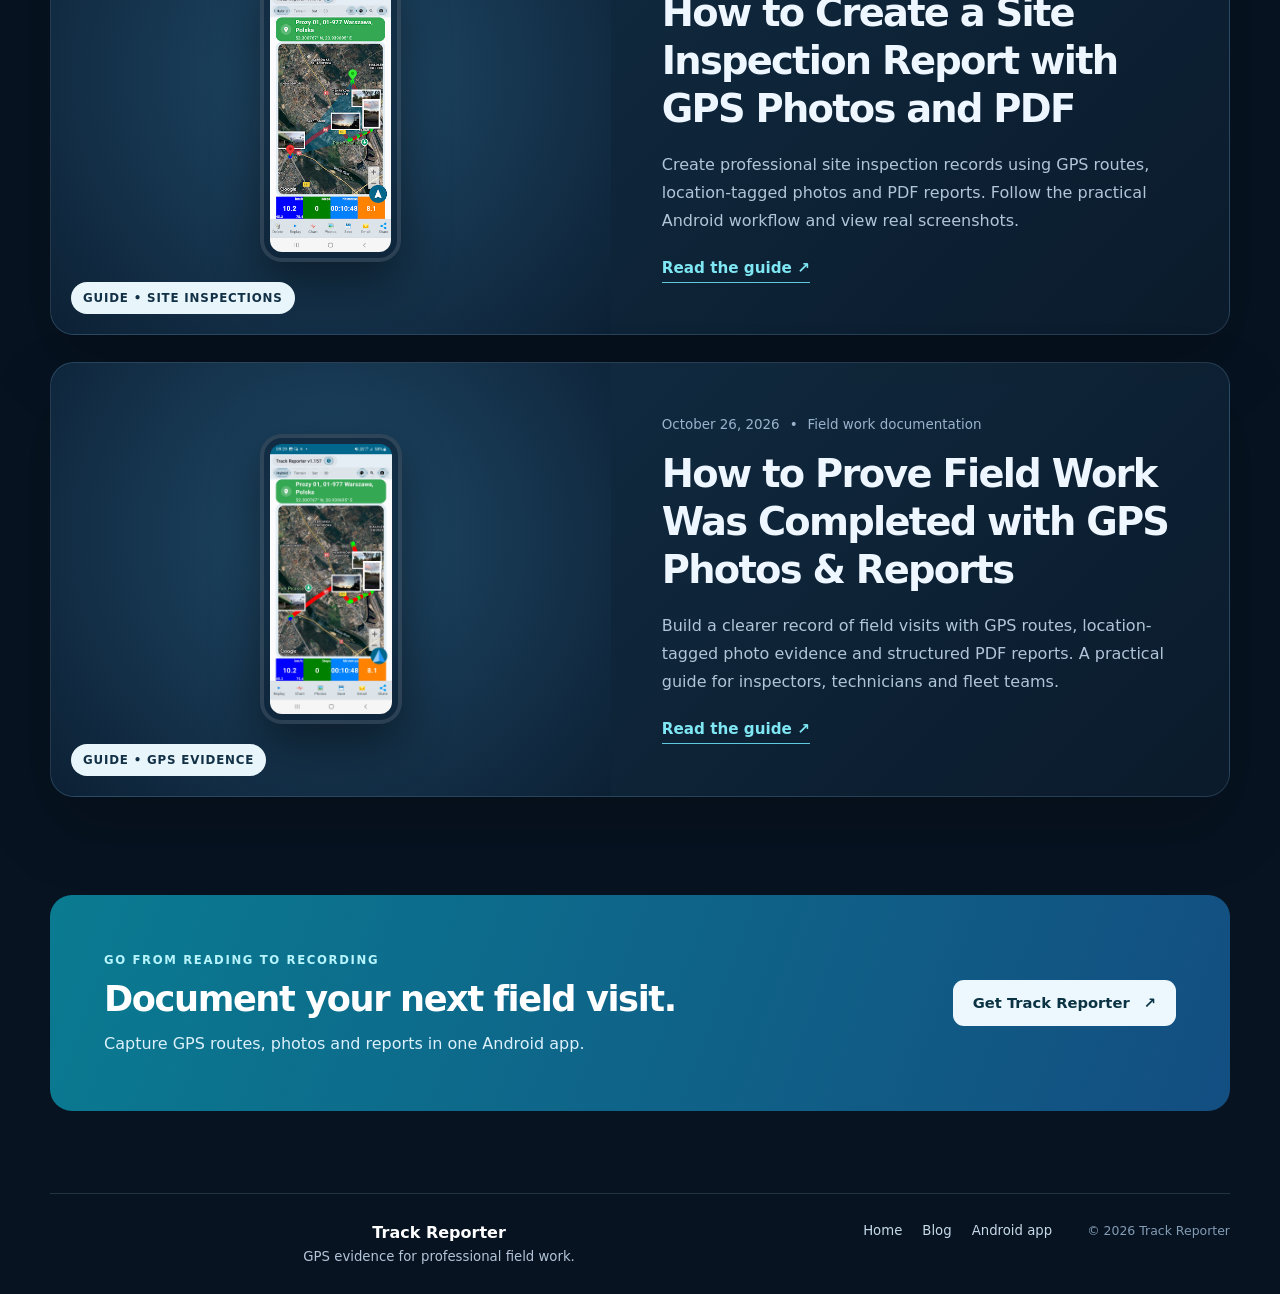
==== commit ab48dc8a: "Add files via upload" ====
--- a/blog/index.html
+++ b/blog/index.html
@@ -3,20 +3,20 @@
 <head>
 <meta charset="utf-8"/>
 <meta content="width=device-width, initial-scale=1.0" name="viewport"/>
-<title>Track Reporter Blog | GPS Proof of Work &amp; Field Inspection Guides</title>
+<title>Track Reporter Blog | GPS Proof of Work, Fleet Monitoring &amp; Field Inspections</title>
 <meta content="Practical GPS field inspection guides: site inspection reports, location-tagged photos, PDF documentation and proof of work with Track Reporter for Android." name="description"/>
 <meta content="Track Reporter" name="author"/>
 <meta content="#081628" name="theme-color"/>
 <link href="https://www.trackreporter.com/blog/" rel="canonical"/>
 <meta content="website" property="og:type"/>
-<meta content="Track Reporter Blog | GPS Proof of Work &amp; Field Inspection Guides" property="og:title"/>
-<meta content="Practical guides to GPS proof of work, field inspection reports, photo evidence, offline route recording and fleet monitoring with Track Reporter." property="og:description"/>
+<meta content="Track Reporter Blog | GPS Proof of Work, Fleet Monitoring &amp; Field Inspections" property="og:title"/>
+<meta content="Practical guides to GPS field inspections, photo evidence, fleet monitoring and route history with Track Reporter." property="og:description"/>
 <meta content="https://www.trackreporter.com/blog/" property="og:url"/>
 <meta content="https://www.trackreporter.com/trackreporter1024x1024.png" property="og:image"/>
 <meta content="Track Reporter" property="og:site_name"/>
 <meta content="summary_large_image" name="twitter:card"/>
-<meta content="Track Reporter Blog | GPS Proof of Work &amp; Field Inspection Guides" name="twitter:title"/>
-<meta content="Practical guides to GPS proof of work, field inspection reports, photo evidence, offline route recording and fleet monitoring with Track Reporter." name="twitter:description"/>
+<meta content="Track Reporter Blog | GPS Proof of Work, Fleet Monitoring &amp; Field Inspections" name="twitter:title"/>
+<meta content="Practical guides to GPS field inspections, photo evidence, fleet monitoring and route history with Track Reporter." name="twitter:description"/>
 <meta content="https://www.trackreporter.com/trackreporter1024x1024.png" name="twitter:image"/>
 <link href="../style.min.css?v=20261026-active-live" rel="stylesheet"/>
 <link href="./blog.css?v=20261026" rel="stylesheet"/>
@@ -73,7 +73,7 @@
 <div class="badge blog-category-badge">TRACK REPORTER INSIGHTS</div>
 <h1 id="blog-title">Better field work.<br/><span>Better evidence.</span></h1>
 <p class="blog-lead">Practical guides to GPS route documentation, timestamped photo evidence, professional inspection reports and field team visibility.</p>
-<div aria-label="Topics covered" class="blog-topic-tags"><span>GPS proof of work</span><span>Site inspections</span><span>Photo evidence</span><span>Field reports</span></div>
+<div aria-label="Topics covered" class="blog-topic-tags"><span>GPS proof of work</span><span>Site inspections</span><span>Photo evidence</span><span>Fleet monitoring</span><span>Field reports</span></div>
 </div>
 <div aria-hidden="true" class="blog-list-hero__art">
 <div class="blog-art-glow"></div>
@@ -83,6 +83,19 @@
 </section>
 <section aria-labelledby="blog-latest-title" class="blog-articles">
 <div class="blog-section-label"><span class="blog-eyebrow">FIELD WORK GUIDES</span><h2 id="blog-latest-title">Latest guides</h2></div>
+<article class="blog-feature-article">
+<a aria-label="Read about GPS fleet monitoring for field teams" class="blog-feature-article__media" href="./live-fleet-monitoring/">
+<img alt="Track Reporter browser dashboard showing a 3D route demo, route playback and photos" loading="lazy" src="./live-fleet-monitoring/images/fleet-web-demo.jpg"/>
+<span class="blog-media-chip">GUIDE • FLEET MONITORING</span>
+</a>
+<div class="blog-feature-article__text">
+<p class="blog-meta"><time datetime="2026-10-26">October 26, 2026</time><span aria-hidden="true">•</span> Field team monitoring</p>
+<h3><a href="./live-fleet-monitoring/">GPS Fleet Monitoring for Field Teams: Live Locations, Routes &amp; Photos</a></h3>
+<p>See how Track Reporter combines user-controlled live GPS sharing, completed route history and photo evidence. Explore a real 3D route demo in your browser.</p>
+<a class="blog-text-link" href="./live-fleet-monitoring/">Read the guide <span aria-hidden="true">↗</span></a>
+</div>
+</article>
+
 <article class="blog-feature-article">
 <a aria-label="Read how to create a site inspection report with GPS photos" class="blog-feature-article__media" href="./site-inspection-report/">
 <img alt="Track Reporter Android map with GPS route and photo evidence markers" loading="lazy" src="./site-inspection-report/images/route-gps.jpg"/>
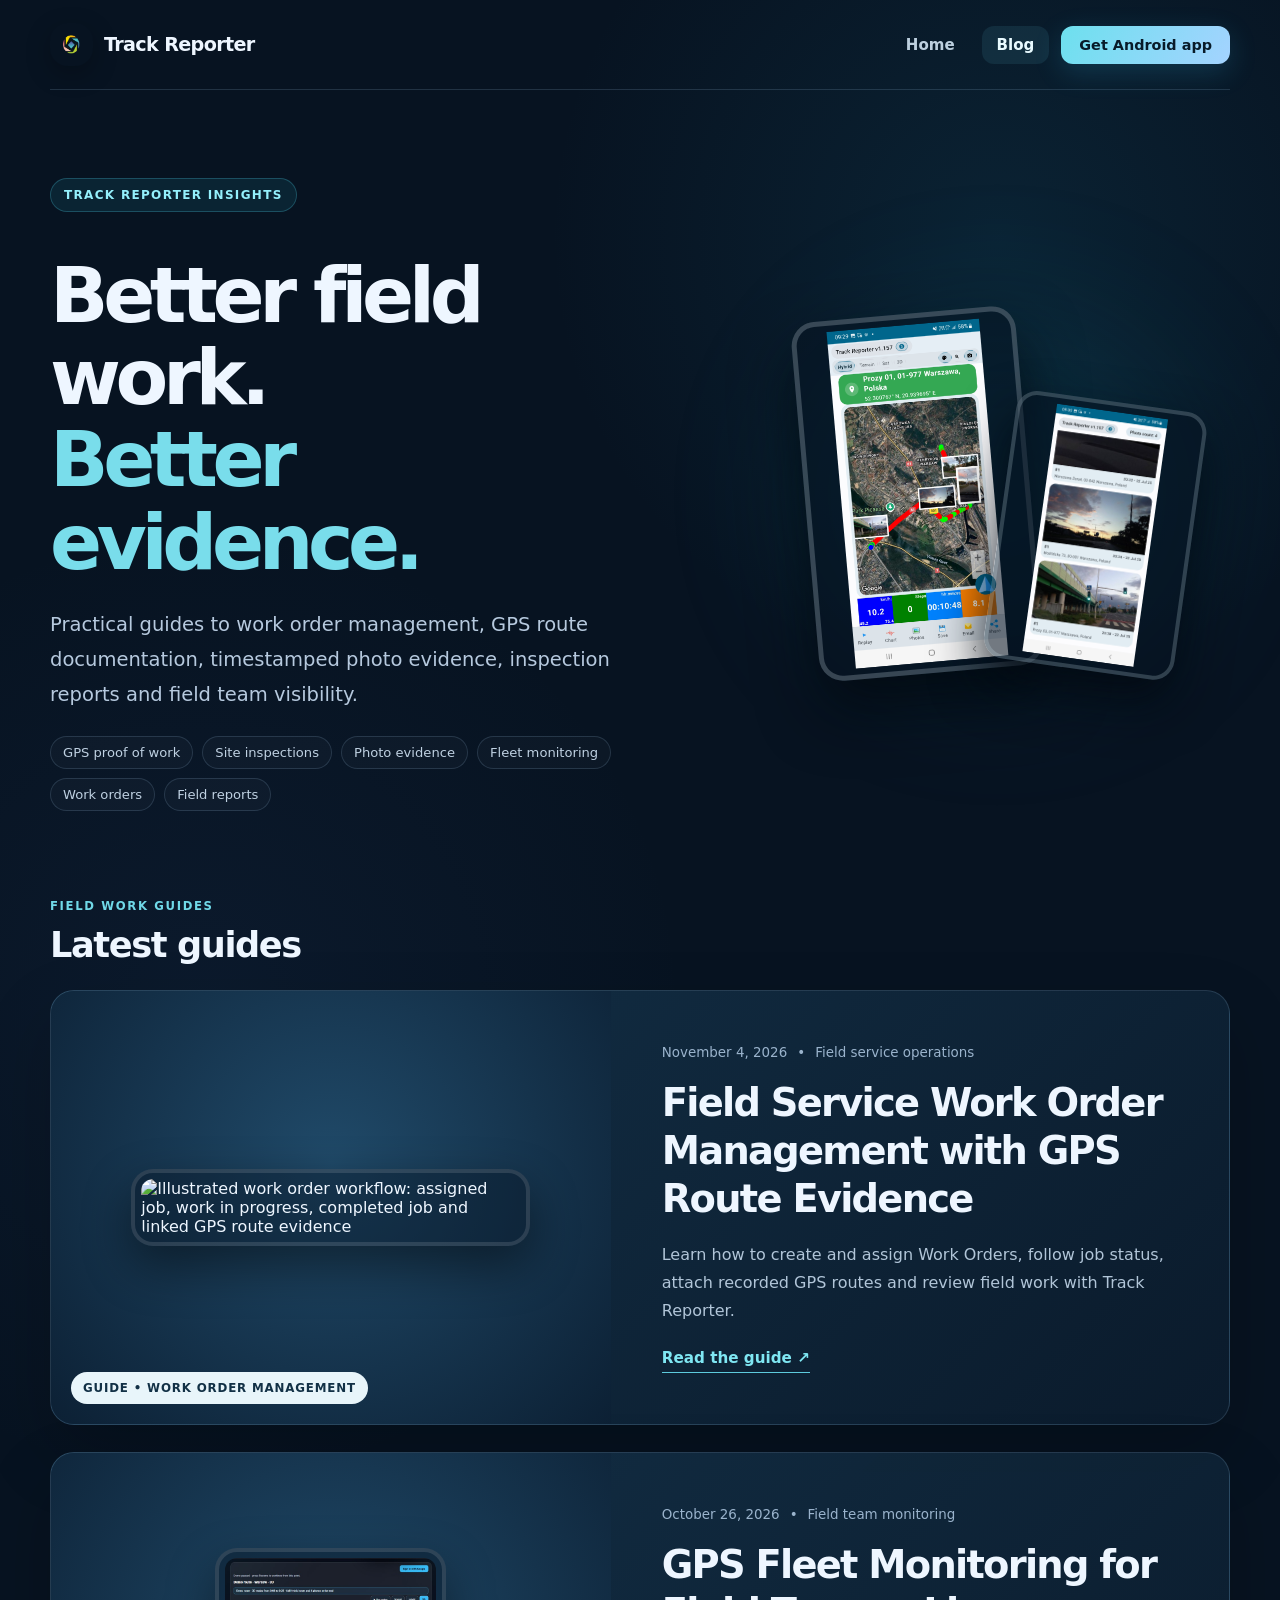
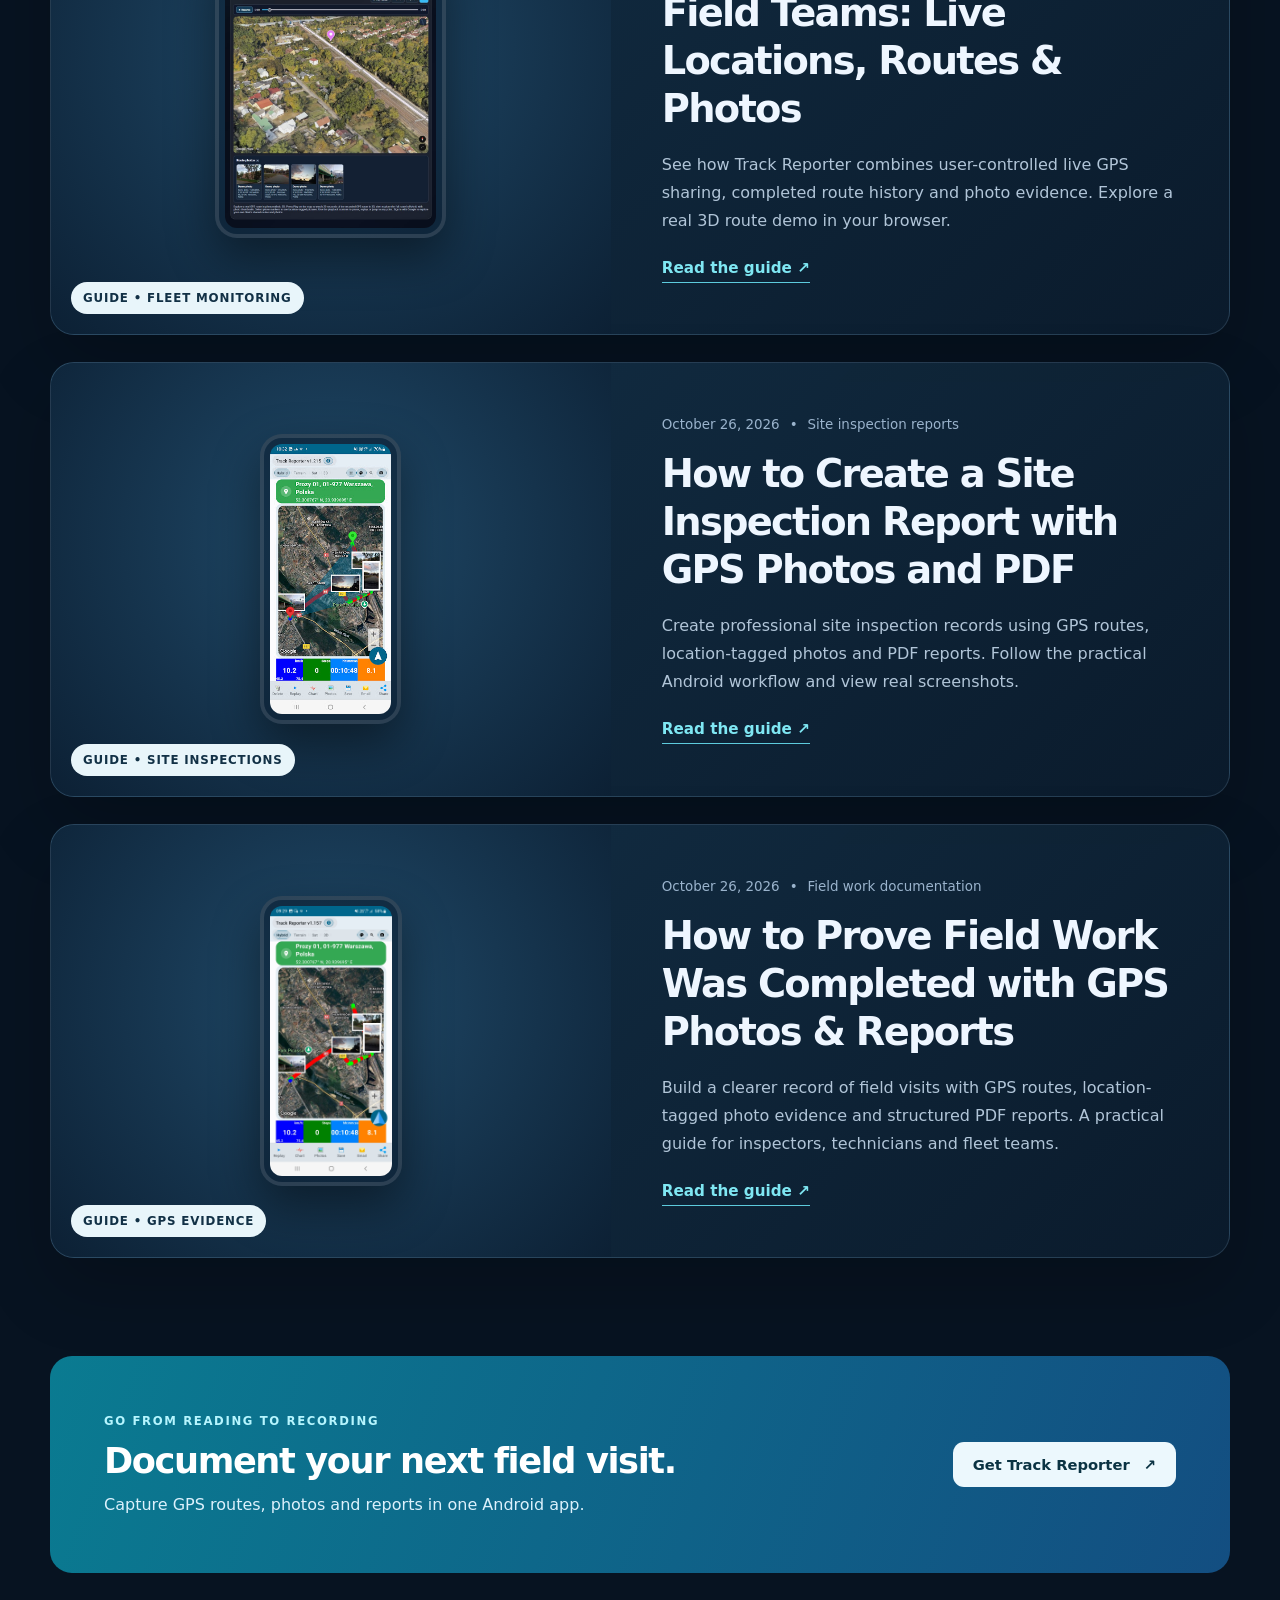
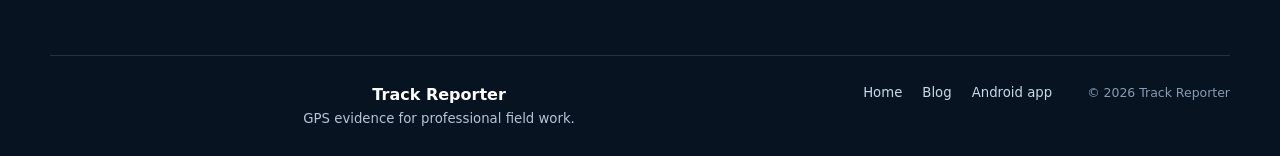
==== commit 3f698e30: "Add files via upload" ====
--- a/blog/index.html
+++ b/blog/index.html
@@ -3,25 +3,25 @@
 <head>
 <meta charset="utf-8"/>
 <meta content="width=device-width, initial-scale=1.0" name="viewport"/>
-<title>Track Reporter Blog | GPS Proof of Work, Fleet Monitoring &amp; Field Inspections</title>
-<meta content="Practical GPS field inspection guides: site inspection reports, location-tagged photos, PDF documentation and proof of work with Track Reporter for Android." name="description"/>
+<title>Track Reporter Blog | Work Orders, GPS Proof of Work &amp; Field Inspections</title>
+<meta content="Guides to field service work orders, GPS route evidence, inspection reports, fleet monitoring and photo documentation with Track Reporter." name="description"/>
 <meta content="Track Reporter" name="author"/>
 <meta content="#081628" name="theme-color"/>
 <link href="https://www.trackreporter.com/blog/" rel="canonical"/>
 <meta content="website" property="og:type"/>
-<meta content="Track Reporter Blog | GPS Proof of Work, Fleet Monitoring &amp; Field Inspections" property="og:title"/>
-<meta content="Practical guides to GPS field inspections, photo evidence, fleet monitoring and route history with Track Reporter." property="og:description"/>
+<meta content="Track Reporter Blog | Work Orders, GPS Proof of Work &amp; Field Inspections" property="og:title"/>
+<meta content="Practical guides to work order management, GPS inspection evidence, field reports and fleet monitoring with Track Reporter." property="og:description"/>
 <meta content="https://www.trackreporter.com/blog/" property="og:url"/>
 <meta content="https://www.trackreporter.com/trackreporter1024x1024.png" property="og:image"/>
 <meta content="Track Reporter" property="og:site_name"/>
 <meta content="summary_large_image" name="twitter:card"/>
-<meta content="Track Reporter Blog | GPS Proof of Work, Fleet Monitoring &amp; Field Inspections" name="twitter:title"/>
-<meta content="Practical guides to GPS field inspections, photo evidence, fleet monitoring and route history with Track Reporter." name="twitter:description"/>
+<meta content="Track Reporter Blog | Work Orders, GPS Proof of Work &amp; Field Inspections" name="twitter:title"/>
+<meta content="Practical guides to work order management, GPS inspection evidence, field reports and fleet monitoring with Track Reporter." name="twitter:description"/>
 <meta content="https://www.trackreporter.com/trackreporter1024x1024.png" name="twitter:image"/>
 <link href="../style.min.css?v=20261026-active-live" rel="stylesheet"/>
 <link href="./blog.css?v=20261026" rel="stylesheet"/>
 <script type="application/ld+json">
-  {"@context":"https://schema.org","@type":"Blog","name":"Track Reporter Blog","description":"Guides to GPS-based field work documentation and inspection reporting","url":"https://www.trackreporter.com/blog/","publisher":{"@type":"Organization","name":"Track Reporter","url":"https://www.trackreporter.com/"}}
+  {"@context":"https://schema.org","@type":"Blog","name":"Track Reporter Blog","description":"Guides to field service work order management, GPS-based field work documentation and inspection reporting","url":"https://www.trackreporter.com/blog/","publisher":{"@type":"Organization","name":"Track Reporter","url":"https://www.trackreporter.com/"}}
   </script>
 <!-- Existing Google Ads conversion destination, consistent with the homepage. -->
 <script async="" src="https://www.googletagmanager.com/gtag/js?id=AW-17236374089"></script>
@@ -72,8 +72,8 @@
 <div class="blog-list-hero__copy">
 <div class="badge blog-category-badge">TRACK REPORTER INSIGHTS</div>
 <h1 id="blog-title">Better field work.<br/><span>Better evidence.</span></h1>
-<p class="blog-lead">Practical guides to GPS route documentation, timestamped photo evidence, professional inspection reports and field team visibility.</p>
-<div aria-label="Topics covered" class="blog-topic-tags"><span>GPS proof of work</span><span>Site inspections</span><span>Photo evidence</span><span>Fleet monitoring</span><span>Field reports</span></div>
+<p class="blog-lead">Practical guides to work order management, GPS route documentation, timestamped photo evidence, inspection reports and field team visibility.</p>
+<div aria-label="Topics covered" class="blog-topic-tags"><span>GPS proof of work</span><span>Site inspections</span><span>Photo evidence</span><span>Fleet monitoring</span><span>Work orders</span><span>Field reports</span></div>
 </div>
 <div aria-hidden="true" class="blog-list-hero__art">
 <div class="blog-art-glow"></div>
@@ -83,6 +83,19 @@
 </section>
 <section aria-labelledby="blog-latest-title" class="blog-articles">
 <div class="blog-section-label"><span class="blog-eyebrow">FIELD WORK GUIDES</span><h2 id="blog-latest-title">Latest guides</h2></div>
+<article class="blog-feature-article">
+<a aria-label="Read the guide to field service work order management with GPS evidence" class="blog-feature-article__media" href="./work-order-management/">
+<img alt="Illustrated work order workflow: assigned job, work in progress, completed job and linked GPS route evidence" loading="lazy" src="./work-order-management/images/work-order-workflow.svg"/>
+<span class="blog-media-chip">GUIDE • WORK ORDER MANAGEMENT</span>
+</a>
+<div class="blog-feature-article__text">
+<p class="blog-meta"><time datetime="2026-11-04">November 4, 2026</time><span aria-hidden="true">•</span> Field service operations</p>
+<h3><a href="./work-order-management/">Field Service Work Order Management with GPS Route Evidence</a></h3>
+<p>Learn how to create and assign Work Orders, follow job status, attach recorded GPS routes and review field work with Track Reporter.</p>
+<a class="blog-text-link" href="./work-order-management/">Read the guide <span aria-hidden="true">↗</span></a>
+</div>
+</article>
+
 <article class="blog-feature-article">
 <a aria-label="Read about GPS fleet monitoring for field teams" class="blog-feature-article__media" href="./live-fleet-monitoring/">
 <img alt="Track Reporter browser dashboard showing a 3D route demo, route playback and photos" loading="lazy" src="./live-fleet-monitoring/images/fleet-web-demo.jpg"/>
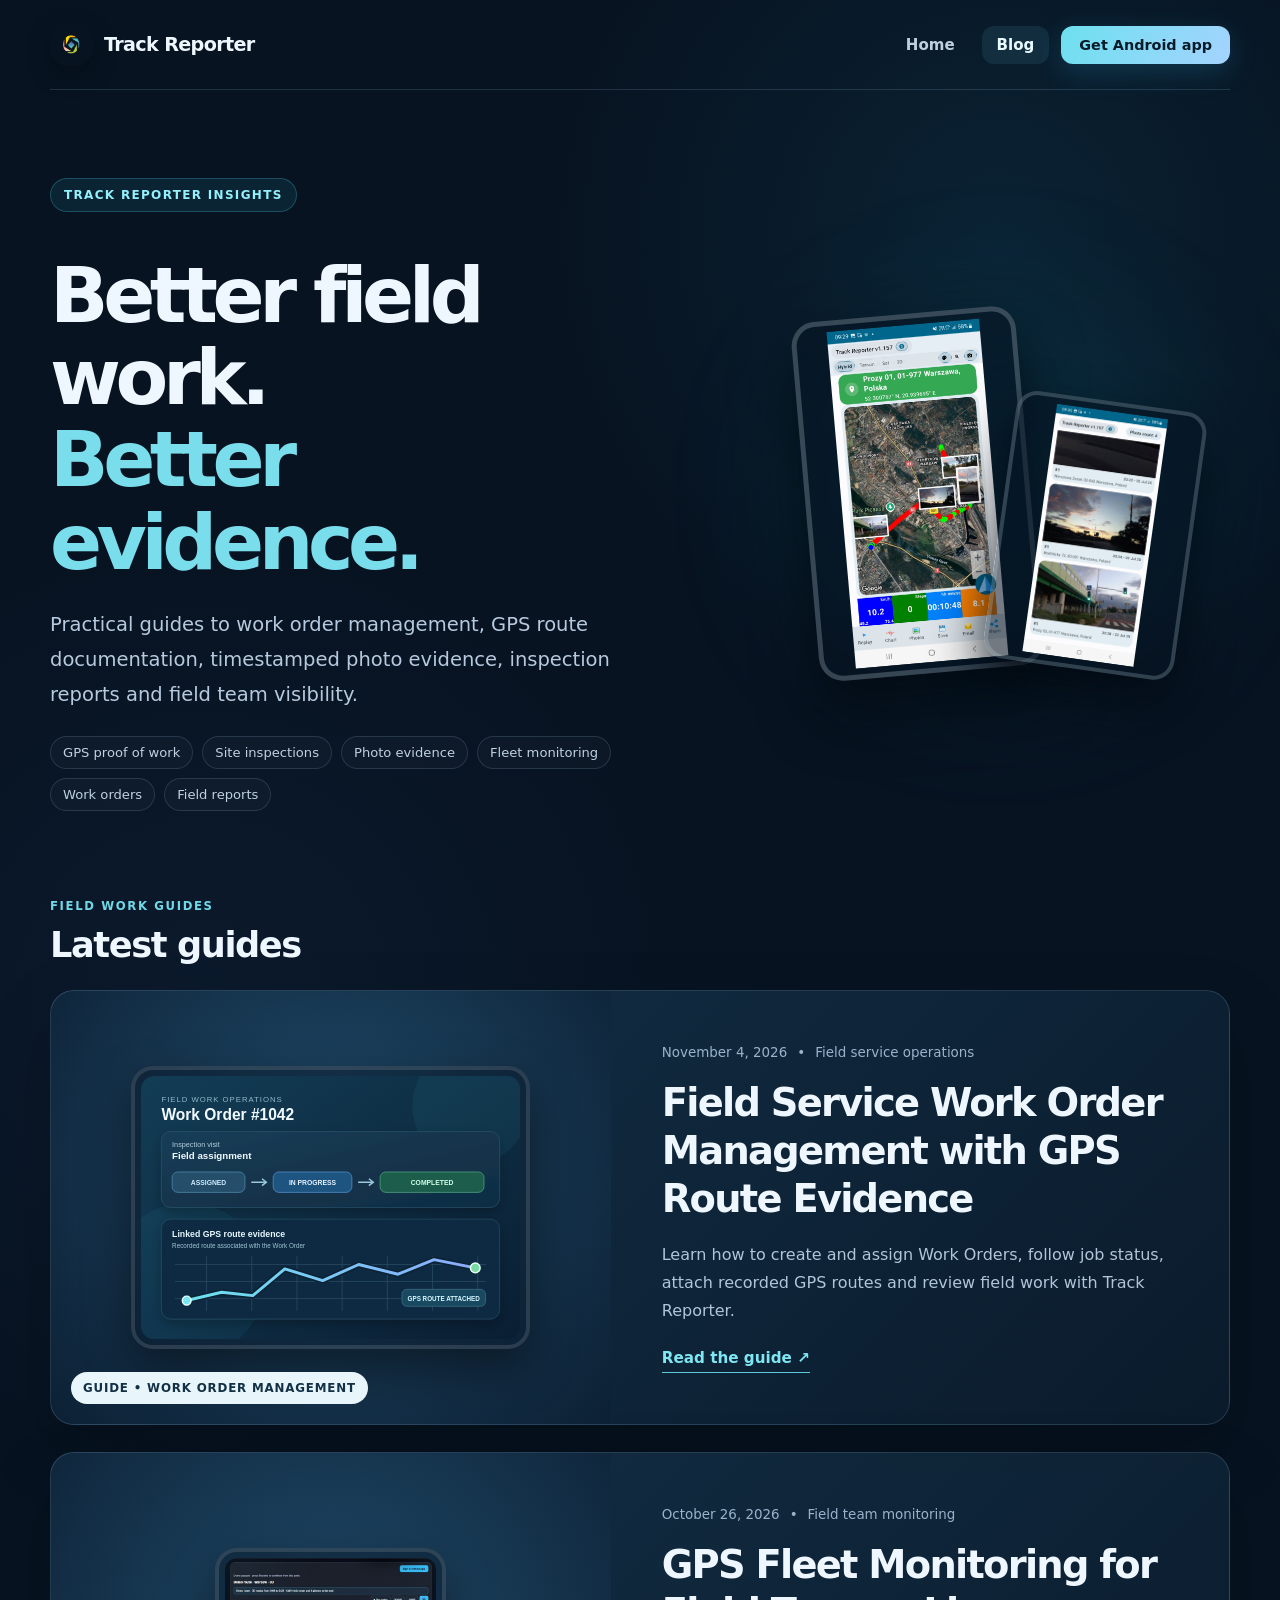
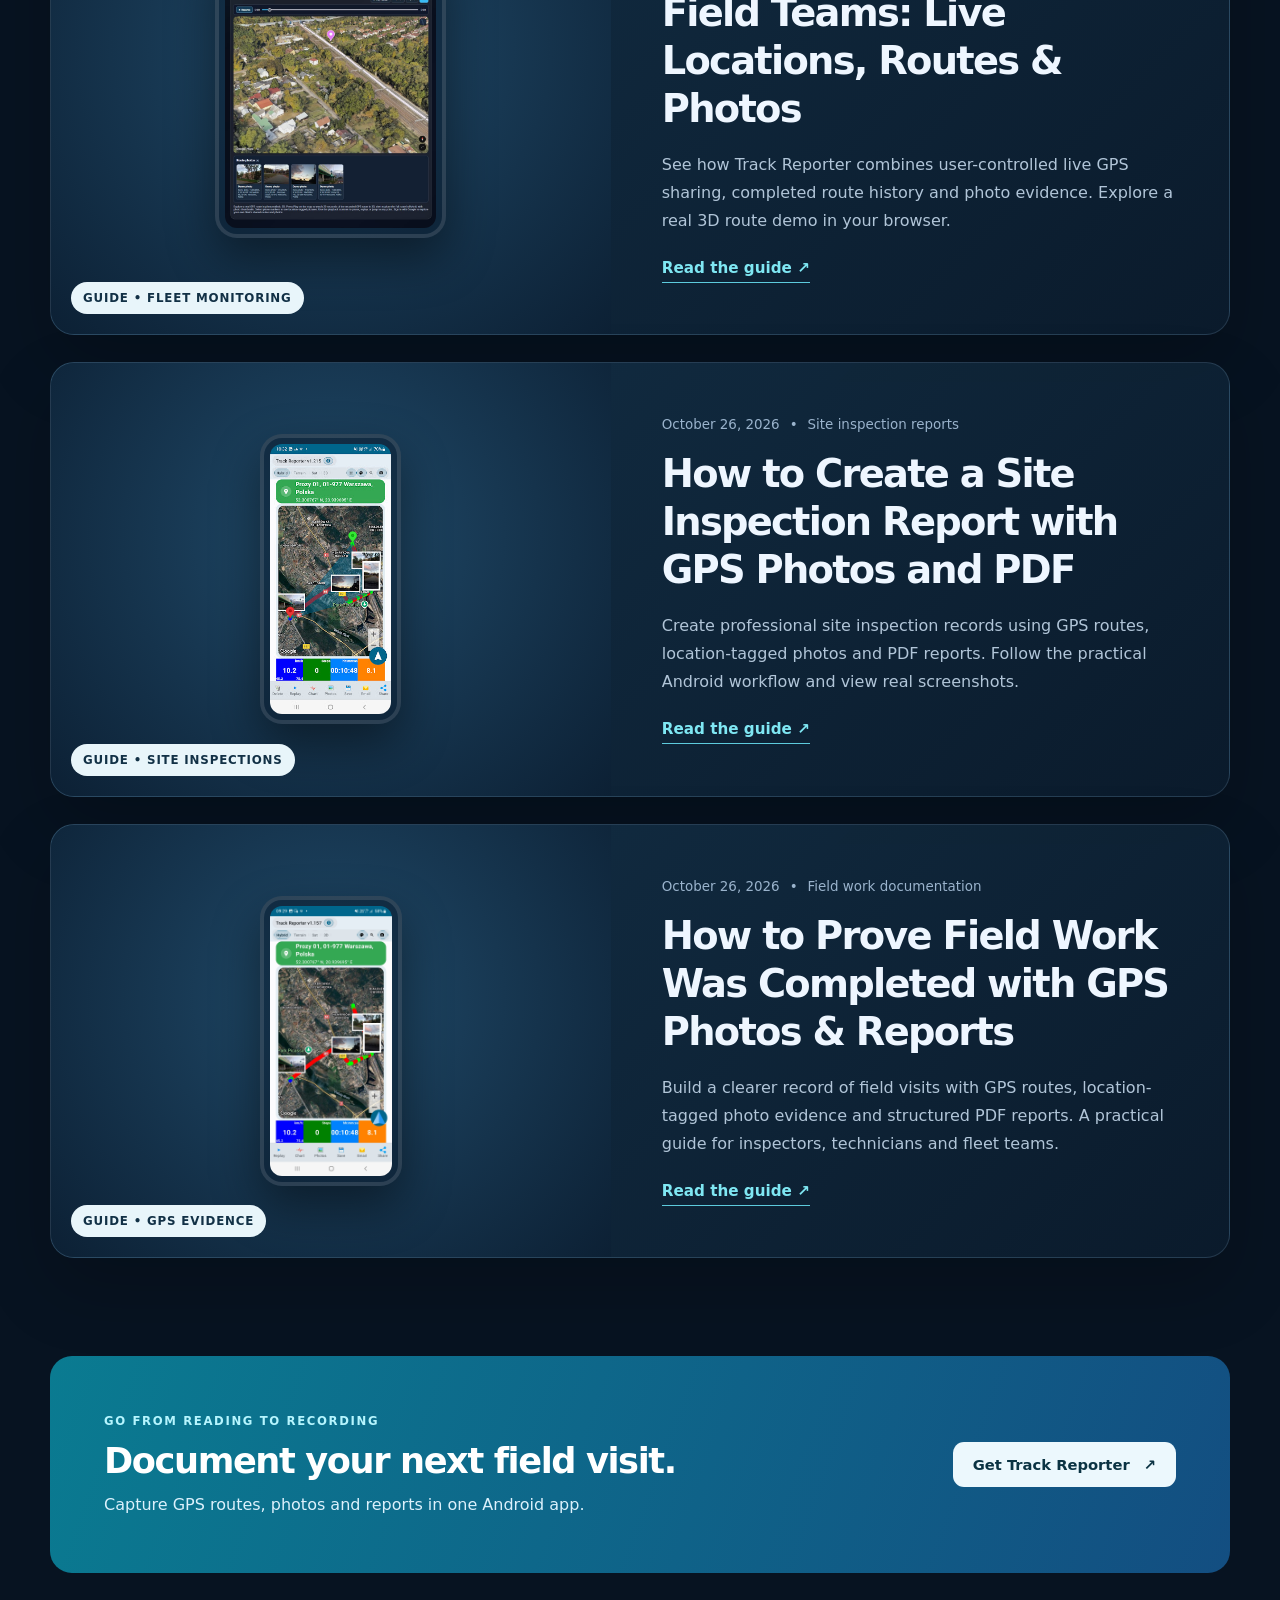
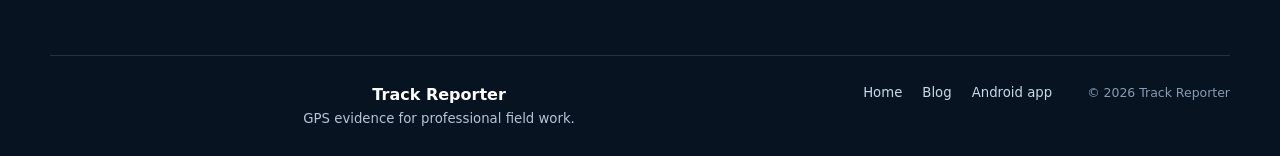
==== commit a1b0ab76: "Update index.html" ====
--- a/blog/index.html
+++ b/blog/index.html
@@ -132,6 +132,11 @@
 <a class="blog-text-link" href="./how-to-prove-field-work-was-completed/">Read the guide <span aria-hidden="true">↗</span></a>
 </div>
 </article>
+
+<div id="soro-blog"></div>
+<script src="https://app.trysoro.com/api/embed/09431eeb-179b-4674-b040-9e369e19a223" defer></script>
+  <div id="soro-blog"></div>
+<script src="https://app.trysoro.com/api/embed/09431eeb-179b-4674-b040-9e369e19a223" defer></script>
 </section>
 <section aria-labelledby="blog-end-title" class="blog-end-cta">
 <div><span class="blog-eyebrow">GO FROM READING TO RECORDING</span><h2 id="blog-end-title">Document your next field visit.</h2><p>Capture GPS routes, photos and reports in one Android app.</p></div>
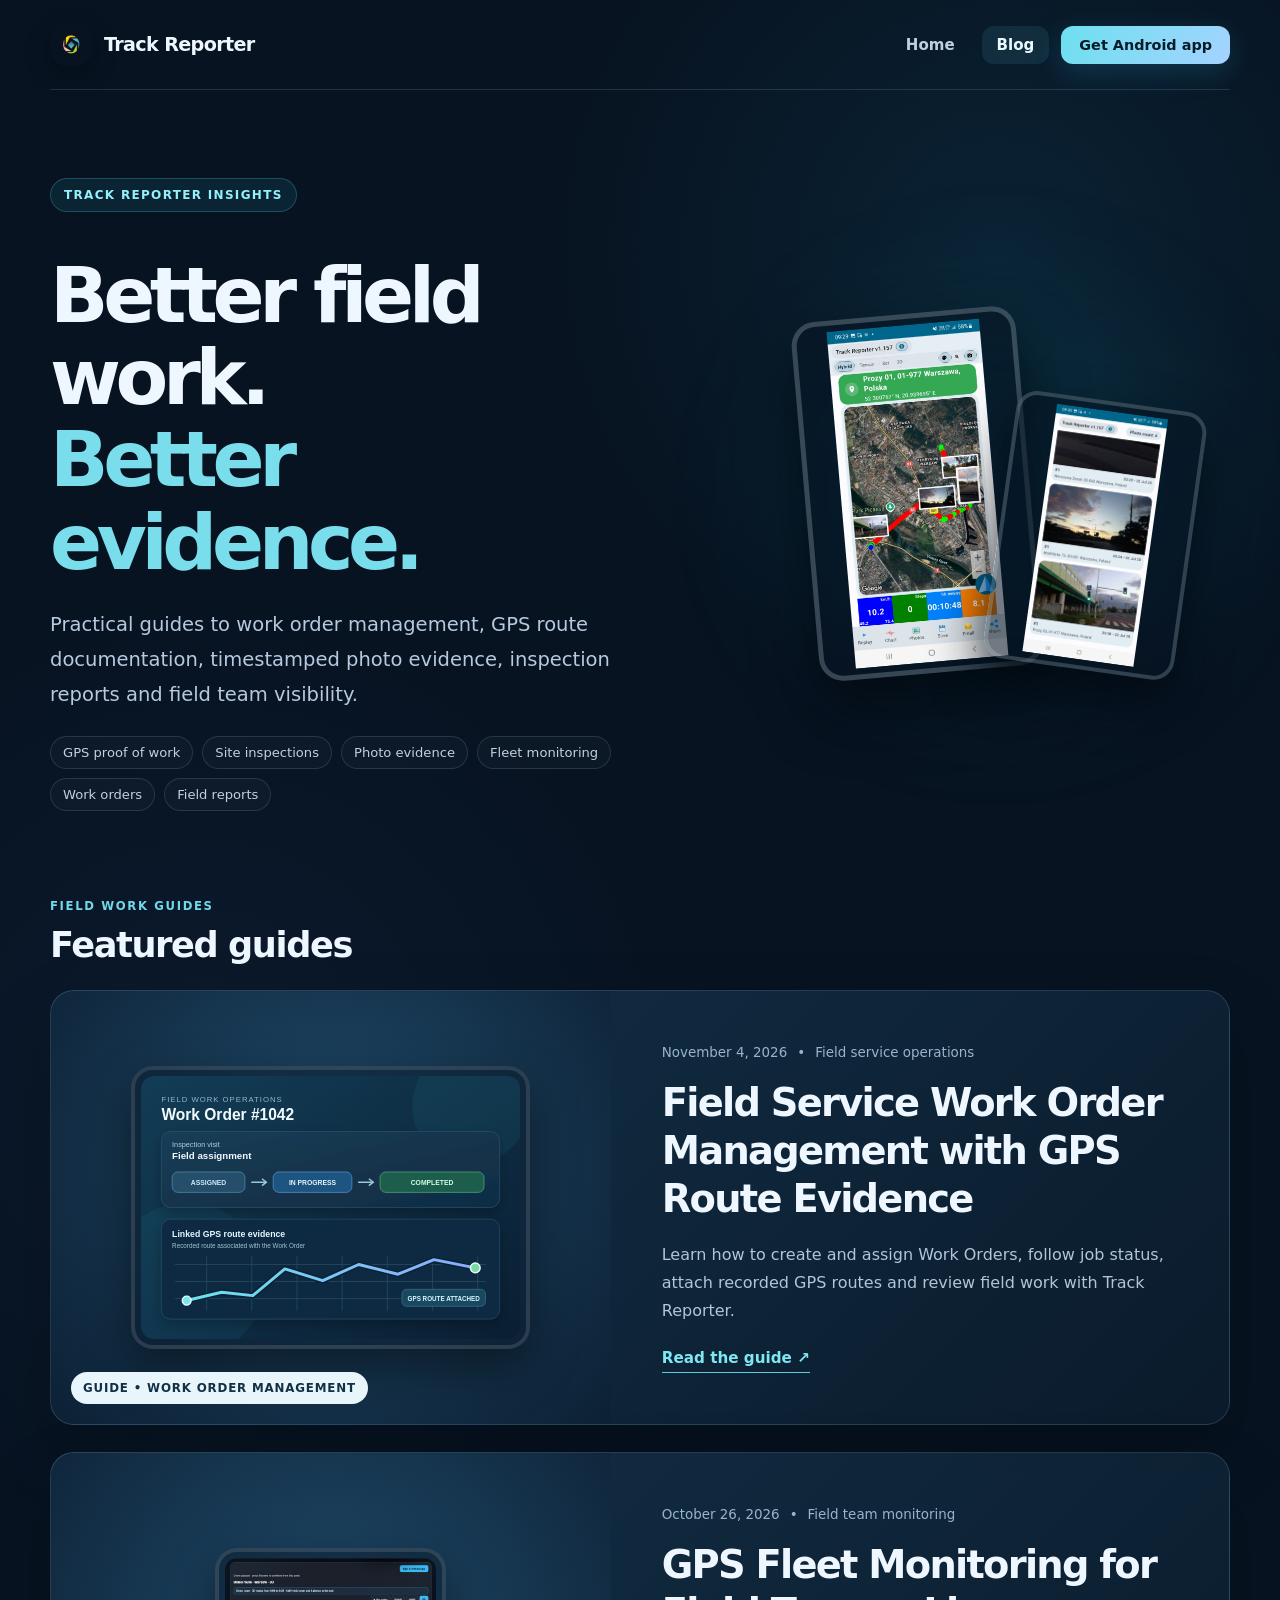
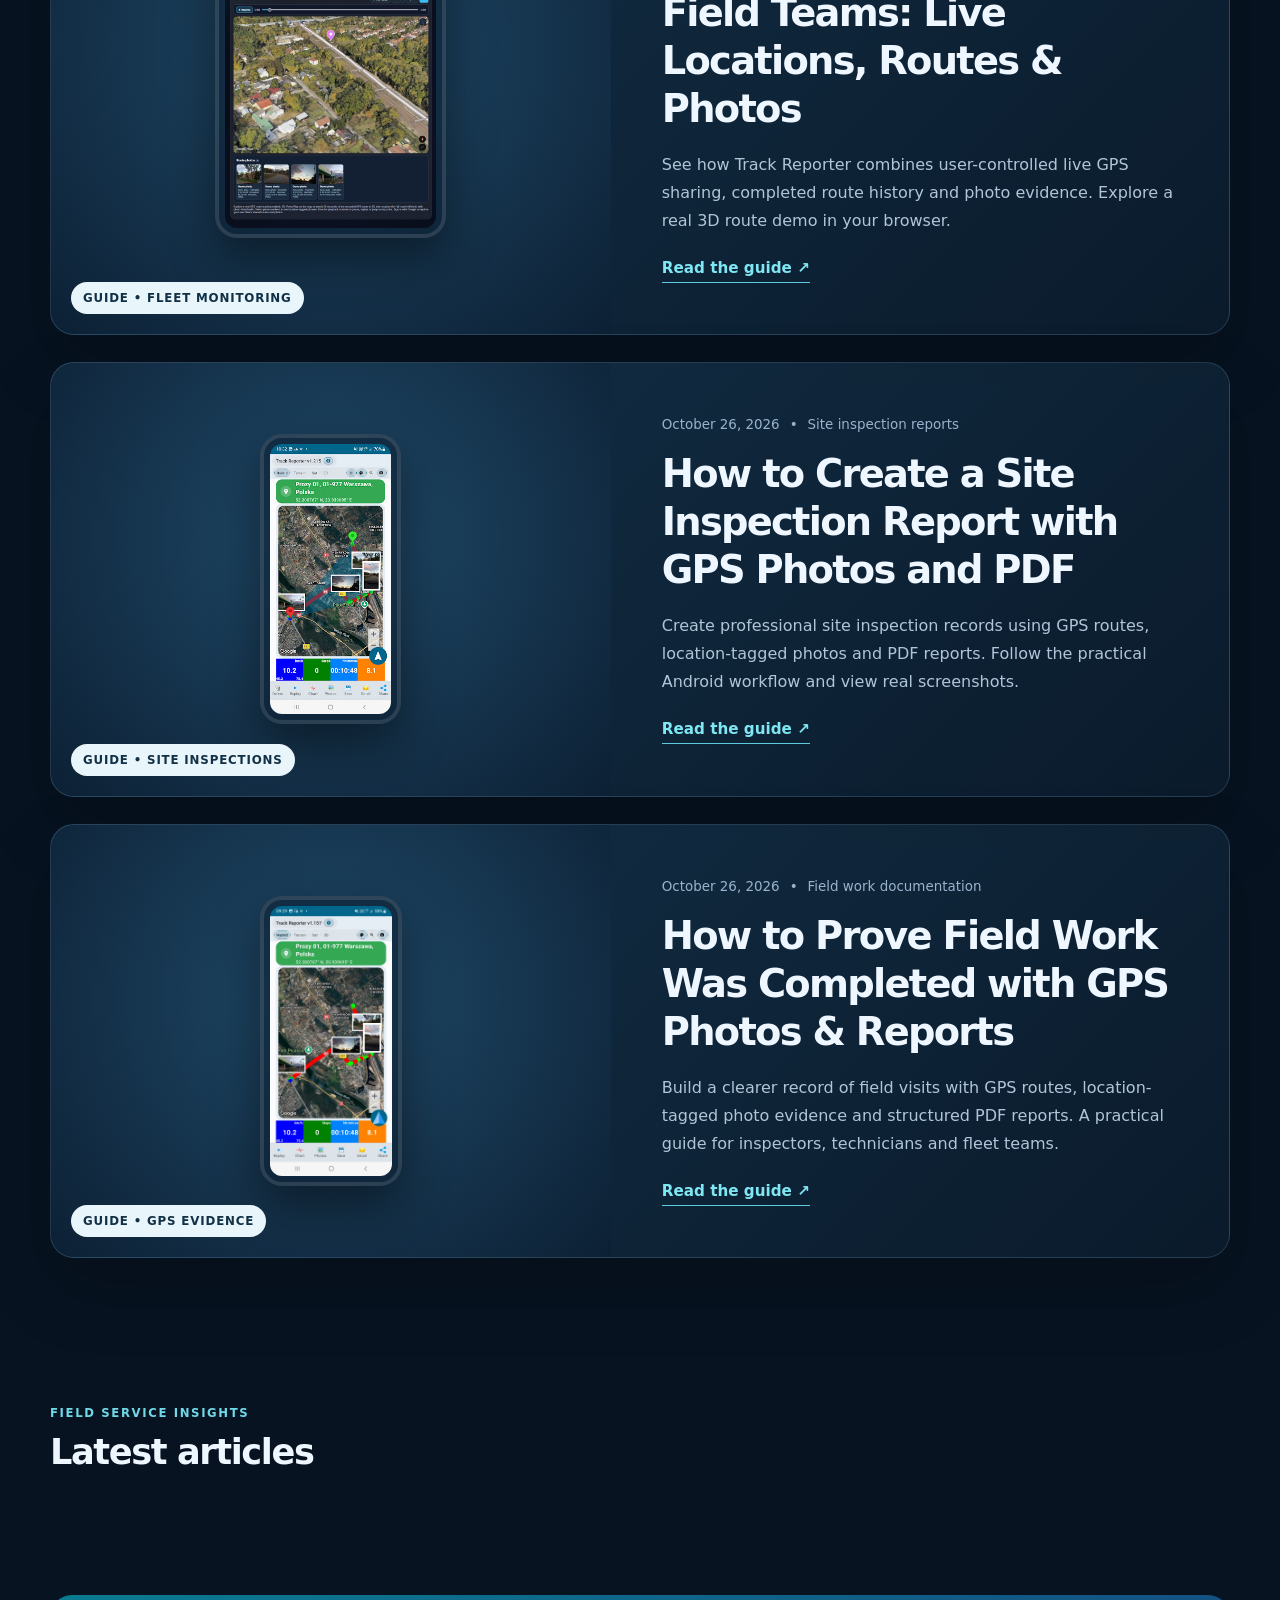
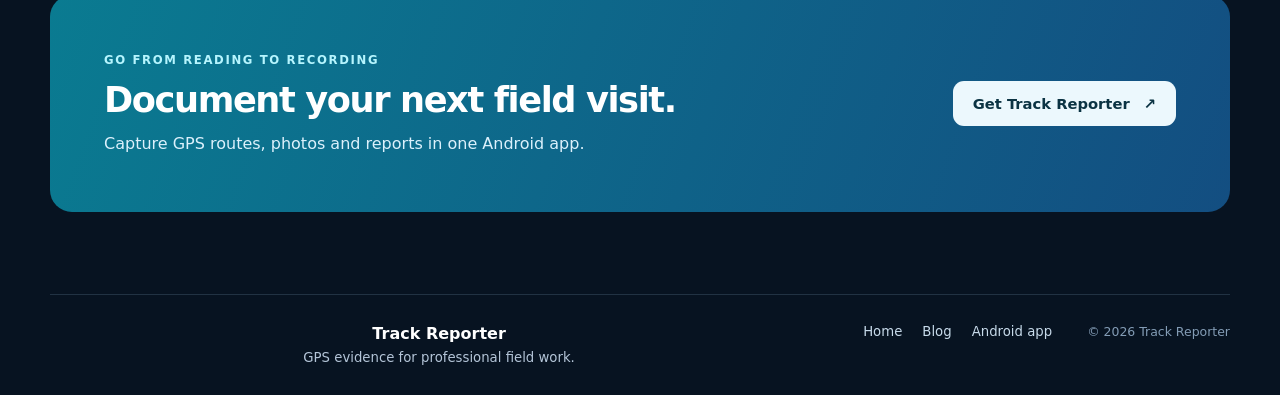
==== commit 88e51b48: "Update index.html" ====
--- a/blog/index.html
+++ b/blog/index.html
@@ -51,6 +51,7 @@
     }
   </script>
 <style>
+.blog-soro-articles { margin-top: 32px; }
 .blog-articles .blog-feature-article + .blog-feature-article { margin-top: 27px; }
 .blog-articles .blog-feature-article__media > img { width: auto; max-width: 78%; height: auto; max-height: 290px; object-fit: contain; object-position: center; }
 @media(max-width:650px) { .blog-articles .blog-feature-article__media > img { max-height: 255px; } }
@@ -82,7 +83,7 @@
 </div>
 </section>
 <section aria-labelledby="blog-latest-title" class="blog-articles">
-<div class="blog-section-label"><span class="blog-eyebrow">FIELD WORK GUIDES</span><h2 id="blog-latest-title">Latest guides</h2></div>
+<div class="blog-section-label"><span class="blog-eyebrow">FIELD WORK GUIDES</span><h2 id="blog-latest-title">Featured guides</h2></div>
 <article class="blog-feature-article">
 <a aria-label="Read the guide to field service work order management with GPS evidence" class="blog-feature-article__media" href="./work-order-management/">
 <img alt="Illustrated work order workflow: assigned job, work in progress, completed job and linked GPS route evidence" loading="lazy" src="./work-order-management/images/work-order-workflow.svg"/>
@@ -120,7 +121,9 @@
 <p>Create professional site inspection records using GPS routes, location-tagged photos and PDF reports. Follow the practical Android workflow and view real screenshots.</p>
 <a class="blog-text-link" href="./site-inspection-report/">Read the guide <span aria-hidden="true">↗</span></a>
 </div>
-</article><article class="blog-feature-article">
+</article>
+
+<article class="blog-feature-article">
 <a aria-label="Read how to prove field work was completed" class="blog-feature-article__media" href="./how-to-prove-field-work-was-completed/">
 <img alt="Track Reporter GPS route displayed on a map" loading="lazy" src="../tr_routeview.jpg"/>
 <span class="blog-media-chip">GUIDE • GPS EVIDENCE</span>
@@ -133,9 +136,10 @@
 </div>
 </article>
 
+</section>
+<section aria-labelledby="blog-soro-title" class="blog-articles blog-soro-articles">
+<div class="blog-section-label"><span class="blog-eyebrow">FIELD SERVICE INSIGHTS</span><h2 id="blog-soro-title">Latest articles</h2></div>
 <div id="soro-blog"></div>
-<script src="https://app.trysoro.com/api/embed/09431eeb-179b-4674-b040-9e369e19a223" defer></script>
-  <div id="soro-blog"></div>
 <script src="https://app.trysoro.com/api/embed/09431eeb-179b-4674-b040-9e369e19a223" defer></script>
 </section>
 <section aria-labelledby="blog-end-title" class="blog-end-cta">
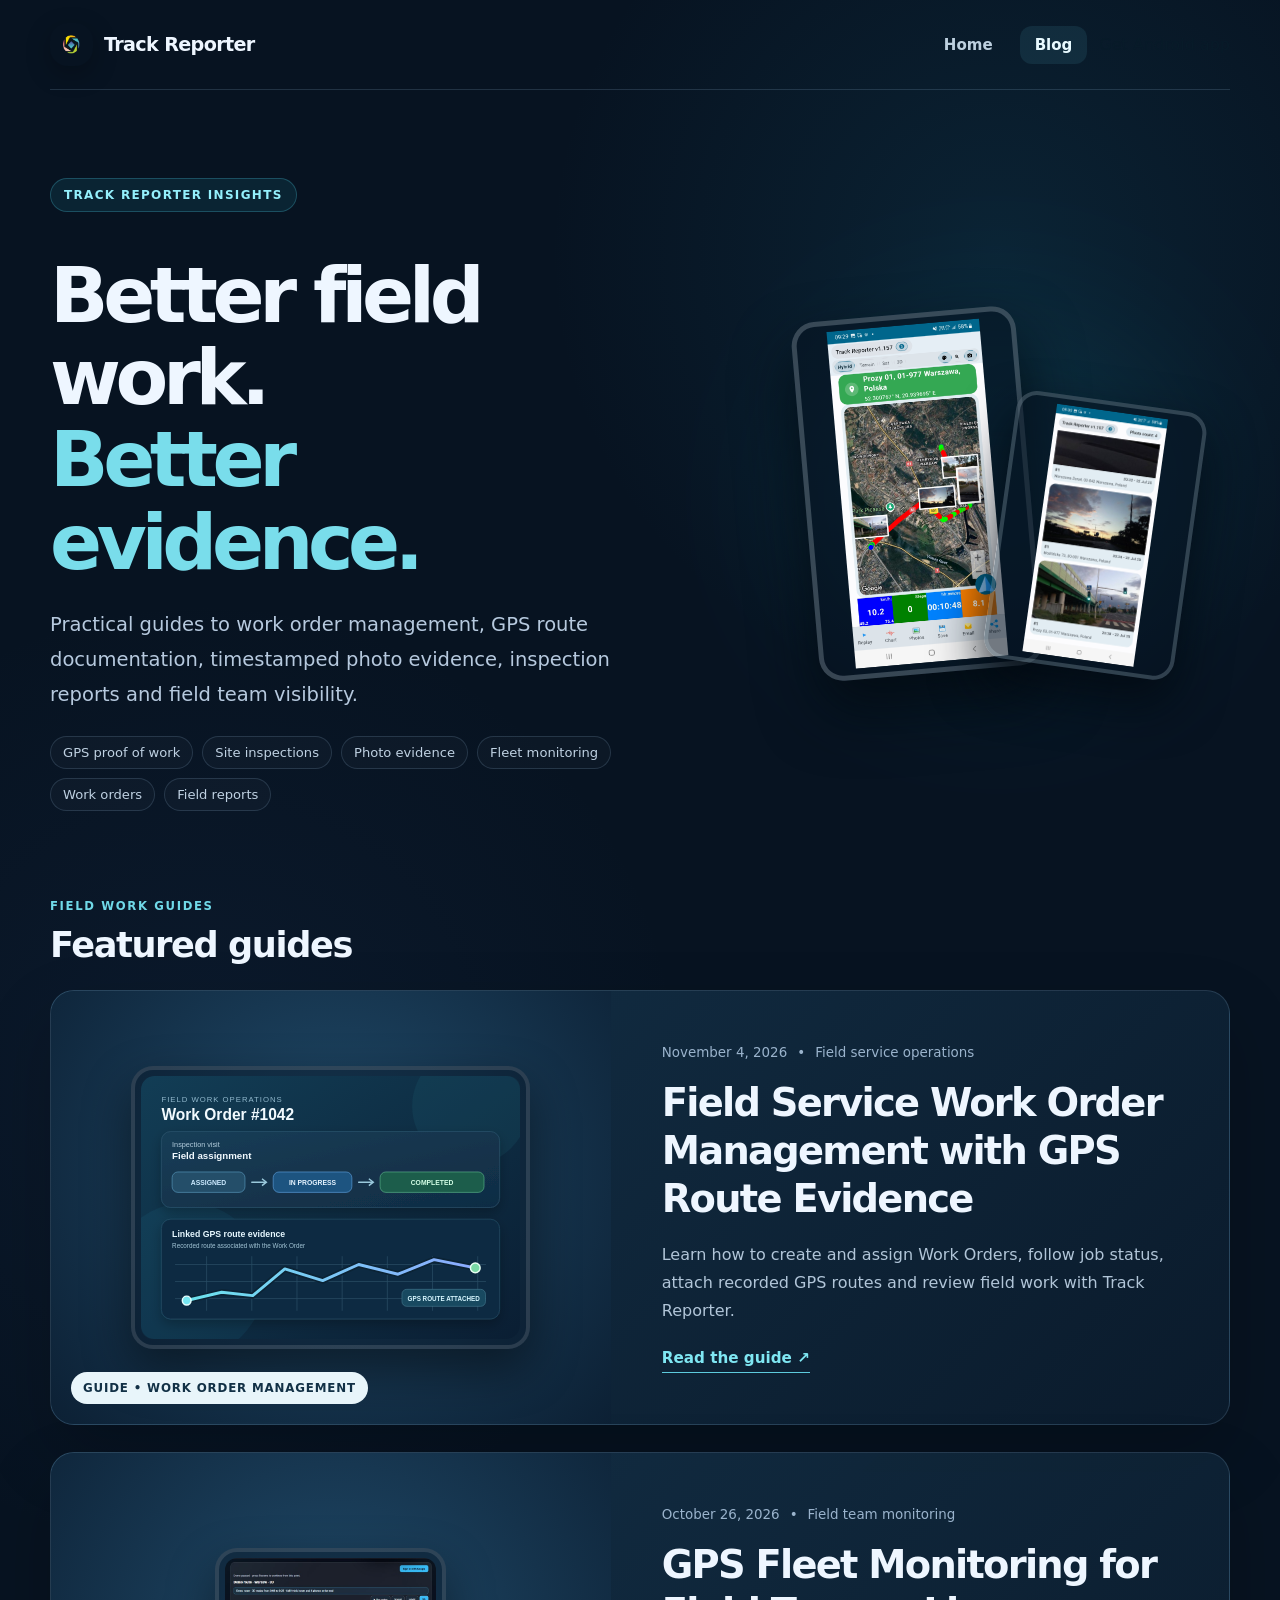
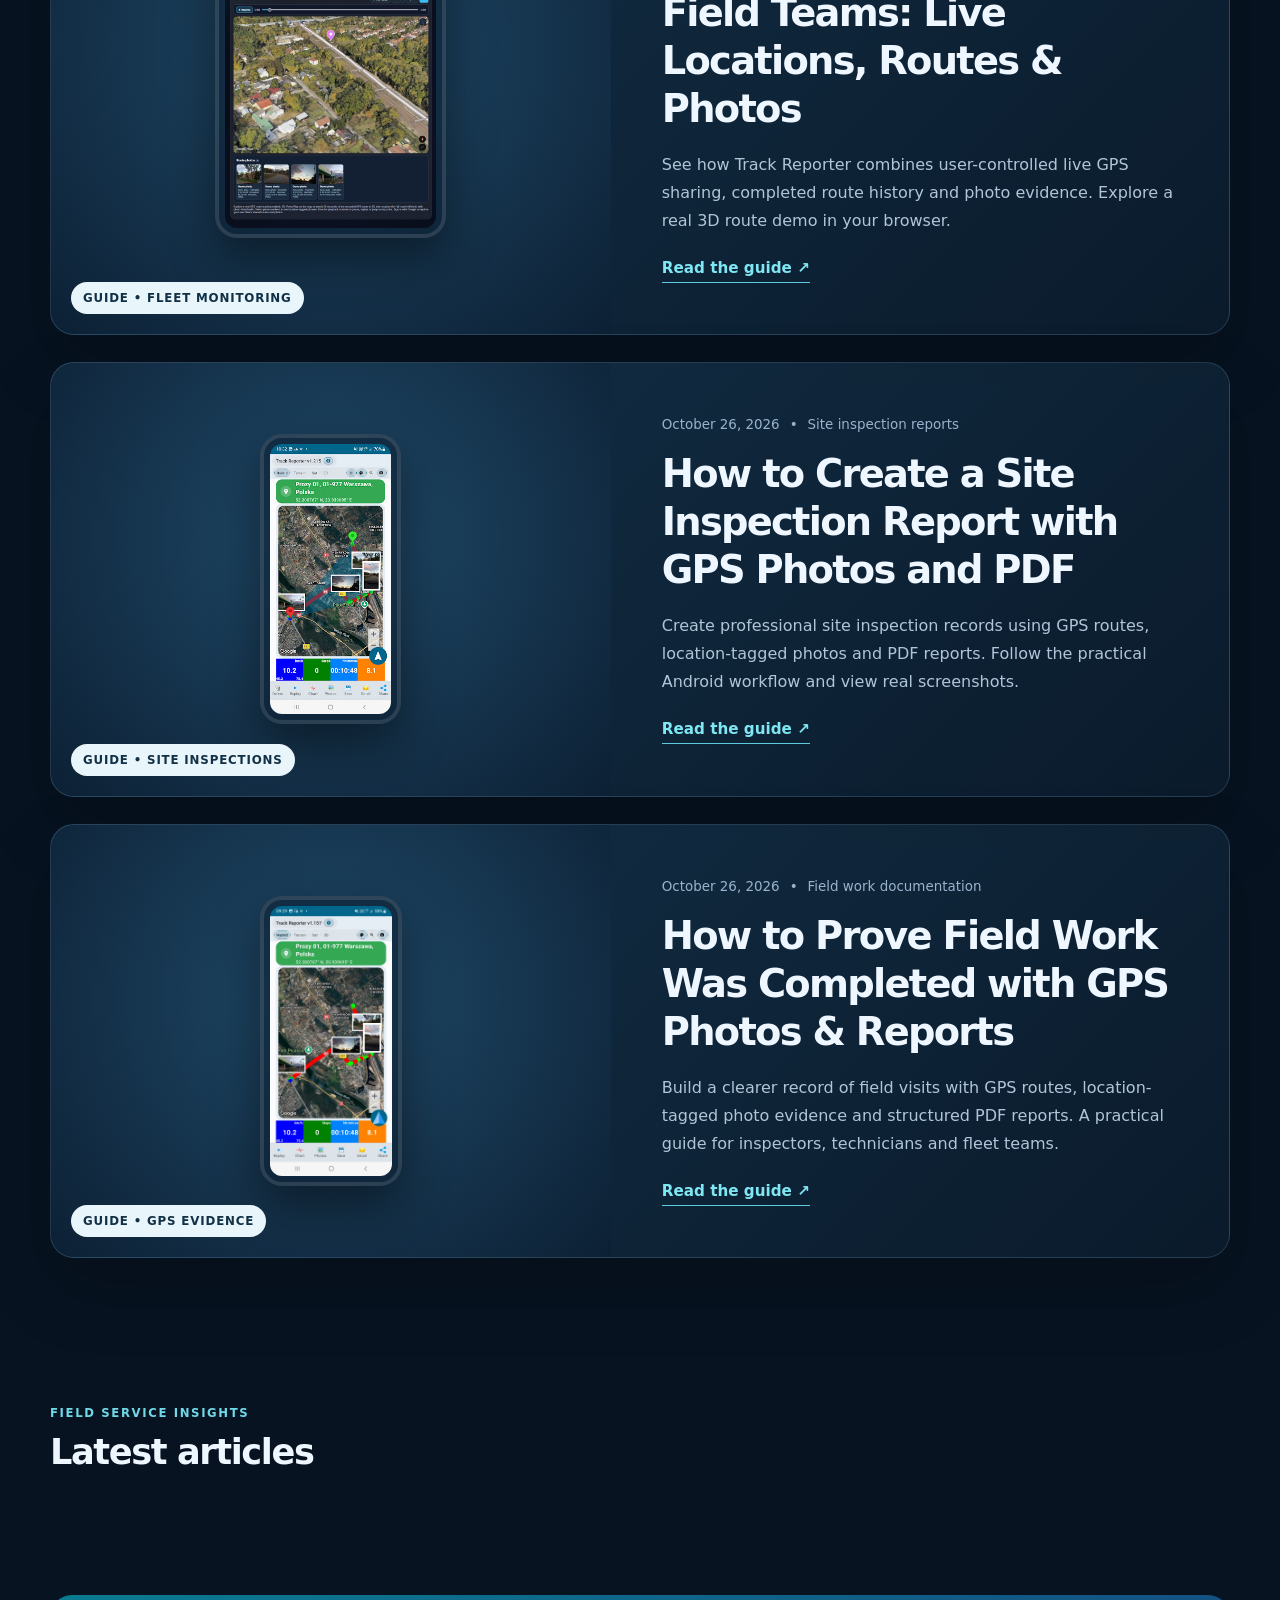
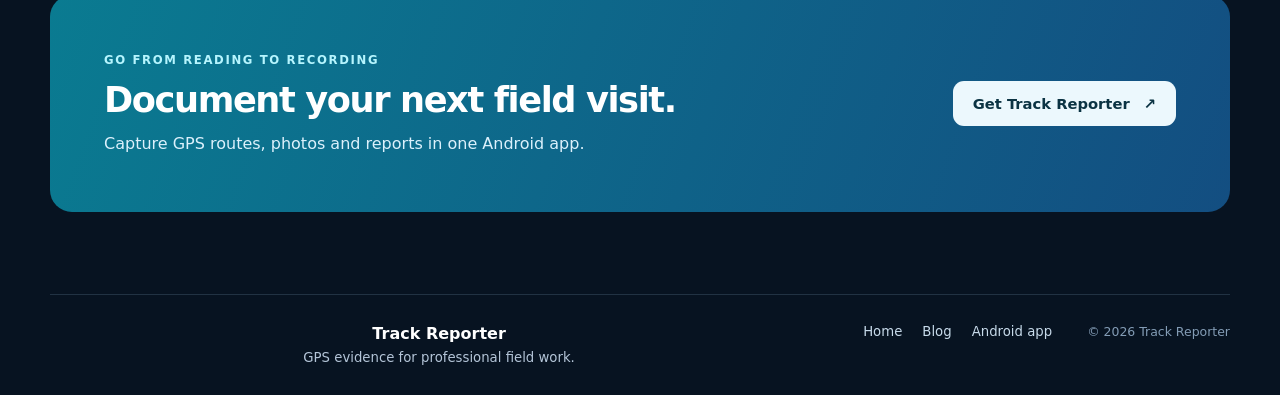
==== commit c9e80c8d: "Add files via upload" ====
--- a/blog/index.html
+++ b/blog/index.html
@@ -7,7 +7,7 @@
 <meta content="Guides to field service work orders, GPS route evidence, inspection reports, fleet monitoring and photo documentation with Track Reporter." name="description"/>
 <meta content="Track Reporter" name="author"/>
 <meta content="#081628" name="theme-color"/>
-<link href="https://www.trackreporter.com/blog/" rel="canonical"/>
+<!-- Canonical is set by the blog integration below, after the active view is known. -->
 <meta content="website" property="og:type"/>
 <meta content="Track Reporter Blog | Work Orders, GPS Proof of Work &amp; Field Inspections" property="og:title"/>
 <meta content="Practical guides to work order management, GPS inspection evidence, field reports and fleet monitoring with Track Reporter." property="og:description"/>
@@ -55,6 +55,100 @@
 .blog-articles .blog-feature-article + .blog-feature-article { margin-top: 27px; }
 .blog-articles .blog-feature-article__media > img { width: auto; max-width: 78%; height: auto; max-height: 290px; object-fit: contain; object-position: center; }
 @media(max-width:650px) { .blog-articles .blog-feature-article__media > img { max-height: 255px; } }
+
+/* Keep the embedded Soro blog readable on Track Reporter's dark theme. */
+#soro-blog .soro-blog {
+  color: #e5f1fb !important;
+  color-scheme: dark;
+  background: transparent !important;
+}
+#soro-blog .soro-blog-card {
+  background: #102438 !important;
+  border-color: #29485f !important;
+  color: #e5f1fb !important;
+}
+#soro-blog .soro-blog-card:hover {
+  background: #153047 !important;
+  border-color: #70dce9 !important;
+  box-shadow: 0 4px 14px rgba(0,0,0,.24) !important;
+}
+#soro-blog .soro-blog-card-title,
+#soro-blog .soro-blog-article-title,
+#soro-blog .soro-blog-article-content h1,
+#soro-blog .soro-blog-article-content h2,
+#soro-blog .soro-blog-article-content h3,
+#soro-blog .soro-blog-article-content h4,
+#soro-blog .soro-blog-article-content h5,
+#soro-blog .soro-blog-article-content h6 {
+  color: #f0f7ff !important;
+}
+#soro-blog .soro-blog-article-content,
+#soro-blog .soro-blog-article-content p,
+#soro-blog .soro-blog-article-content li,
+#soro-blog .soro-blog-card-excerpt {
+  color: #c9ddef !important;
+}
+#soro-blog .soro-blog-card-date,
+#soro-blog .soro-blog-article-date,
+#soro-blog .soro-blog-empty,
+#soro-blog .soro-blog-loading {
+  color: #a9c3d8 !important;
+}
+#soro-blog .soro-blog-article-content a,
+#soro-blog .soro-blog-article-content a:visited {
+  color: #79e1ef !important;
+  text-decoration: underline;
+  text-underline-offset: 3px;
+}
+#soro-blog .soro-blog-back {
+  color: #c9f4ff !important;
+  background: #102438 !important;
+  border-color: #36586f !important;
+}
+#soro-blog .soro-blog-back:hover {
+  background: #1b3a50 !important;
+  border-color: #79e1ef !important;
+}
+#soro-blog a:focus-visible {
+  outline: 2px solid #79e1ef;
+  outline-offset: 4px;
+}
+#soro-blog .soro-blog-spinner {
+  border-color: #29485f !important;
+  border-top-color: #79e1ef !important;
+}
+#soro-blog .soro-blog-error {
+  color: #fda4af !important;
+}
+#soro-blog .soro-blog-article-content blockquote,
+#soro-blog .soro-blog-article-content pre,
+#soro-blog .soro-blog-article-content th {
+  color: #e5f1fb;
+  background: #102438;
+  border-color: #36586f;
+}
+#soro-blog .soro-blog-article-content td {
+  border-color: #36586f;
+}
+/* In article view, keep the navigation and call to action, not the guide list. */
+html.soro-article-view .blog-list-hero,
+html.soro-article-view .blog-articles:not(.blog-soro-articles),
+html.soro-article-view .blog-soro-articles > .blog-section-label {
+  display: none !important;
+}
+html.soro-article-view .blog-soro-articles {
+  margin-top: 24px;
+}
+
+/* Top navigation uses ordinary links, not the global CTA-button appearance. */
+.blog-site-nav__links > a.blog-site-nav__app {
+  display:inline-flex;min-height:0;height:auto;padding:0;margin:0;
+  background:transparent;border:0;border-radius:0;box-shadow:none;
+  color:inherit;text-decoration:none;font:inherit;transform:none;
+}
+.blog-site-nav__links > a.blog-site-nav__app:hover {
+  text-decoration:underline;text-underline-offset:4px;
+}
 </style></head>
 <body class="blog-page blog-index">
 <main class="page blog-site">
@@ -66,7 +160,7 @@
 <div class="blog-site-nav__links">
 <a class="blog-site-nav__link" href="../">Home</a>
 <a aria-current="page" class="blog-site-nav__link is-active" href="../blog/">Blog</a>
-<a class="nav-cta blog-site-nav__app" href="https://play.google.com/store/apps/details?id=com.trackreporter" onclick="return gtag_report_conversion(this.href);">Get Android app</a>
+<a class="blog-site-nav__link blog-site-nav__app" href="https://play.google.com/store/apps/details?id=com.trackreporter" onclick="return gtag_report_conversion(this.href);">Get Android app</a>
 </div>
 </nav>
 <section aria-labelledby="blog-title" class="blog-list-hero">
@@ -140,6 +234,76 @@
 <section aria-labelledby="blog-soro-title" class="blog-articles blog-soro-articles">
 <div class="blog-section-label"><span class="blog-eyebrow">FIELD SERVICE INSIGHTS</span><h2 id="blog-soro-title">Latest articles</h2></div>
 <div id="soro-blog"></div>
+<script>
+(function () {
+  'use strict';
+  const base = 'https://www.trackreporter.com/blog/';
+  const container = document.getElementById('soro-blog');
+  const section = document.querySelector('.blog-soro-articles');
+  const headingId = section.getAttribute('aria-labelledby');
+
+  // Soro's showArticle() invokes this container's scrollIntoView({behavior:'smooth'}).
+  // The embed sits below Featured guides; that call causes an unwanted jump.
+  // Only override this widget's scroll; do not change the global scroll API.
+  const originalScrollIntoView = container.scrollIntoView.bind(container);
+  container.scrollIntoView = function (options) {
+    if (new URLSearchParams(window.location.search).has('post')) {
+      window.scrollTo({ top: 0, left: 0, behavior: 'instant' });
+      requestAnimationFrame(() => window.scrollTo(0, 0));
+    } else {
+      originalScrollIntoView(options);
+    }
+  };
+  if ('scrollRestoration' in history) history.scrollRestoration = 'manual';
+  let lastArticleSlug = null;
+
+  function syncBlogView() {
+    const slug = new URLSearchParams(window.location.search).get('post');
+    const header = container.querySelector('.soro-blog-header');
+    const articleView = Boolean(slug && header && header.style.display !== 'none');
+    document.documentElement.classList.toggle('soro-article-view', articleView);
+    if (articleView && lastArticleSlug !== slug) {
+      lastArticleSlug = slug;
+      requestAnimationFrame(() => window.scrollTo(0, 0));
+    } else if (!articleView) {
+      lastArticleSlug = null;
+    }
+    if (articleView) {
+      section.removeAttribute('aria-labelledby');
+      section.setAttribute('aria-label', 'Blog article');
+    } else {
+      section.removeAttribute('aria-label');
+      section.setAttribute('aria-labelledby', headingId);
+    }
+
+    // On a direct article link, wait for Soro to resolve the slug before
+    // choosing a canonical. Never give that link the list canonical early.
+    if (slug && !header) return;
+    const url = new URL(base);
+    if (articleView) url.searchParams.set('post', slug);
+
+    // Use Soro's own canonical element, not a competing static tag.
+    let canonical = document.head.querySelector('link[rel="canonical"][data-soro]');
+    if (!canonical) {
+      canonical = document.createElement('link');
+      canonical.rel = 'canonical';
+      canonical.setAttribute('data-soro', 'true');
+      document.head.appendChild(canonical);
+    }
+    if (canonical.getAttribute('href') !== url.href) canonical.href = url.href;
+    document.head.querySelectorAll('link[rel="canonical"]').forEach(function (link) {
+      if (link !== canonical) link.remove();
+    });
+  }
+
+  // The widget uses pushState and changes its DOM for both navigation directions.
+  // Observe only the widget, so editing metadata cannot retrigger this observer.
+  const observer = new MutationObserver(syncBlogView);
+  observer.observe(container, { childList: true, subtree: true, attributes: true, attributeFilter: ['style', 'class'] });
+  window.addEventListener('popstate', function () { queueMicrotask(syncBlogView); });
+  syncBlogView();
+})();
+</script>
 <script src="https://app.trysoro.com/api/embed/09431eeb-179b-4674-b040-9e369e19a223" defer></script>
 </section>
 <section aria-labelledby="blog-end-title" class="blog-end-cta">
@@ -153,4 +317,4 @@
 </footer>
 </main>
 </body>
-</html>
+</html>
